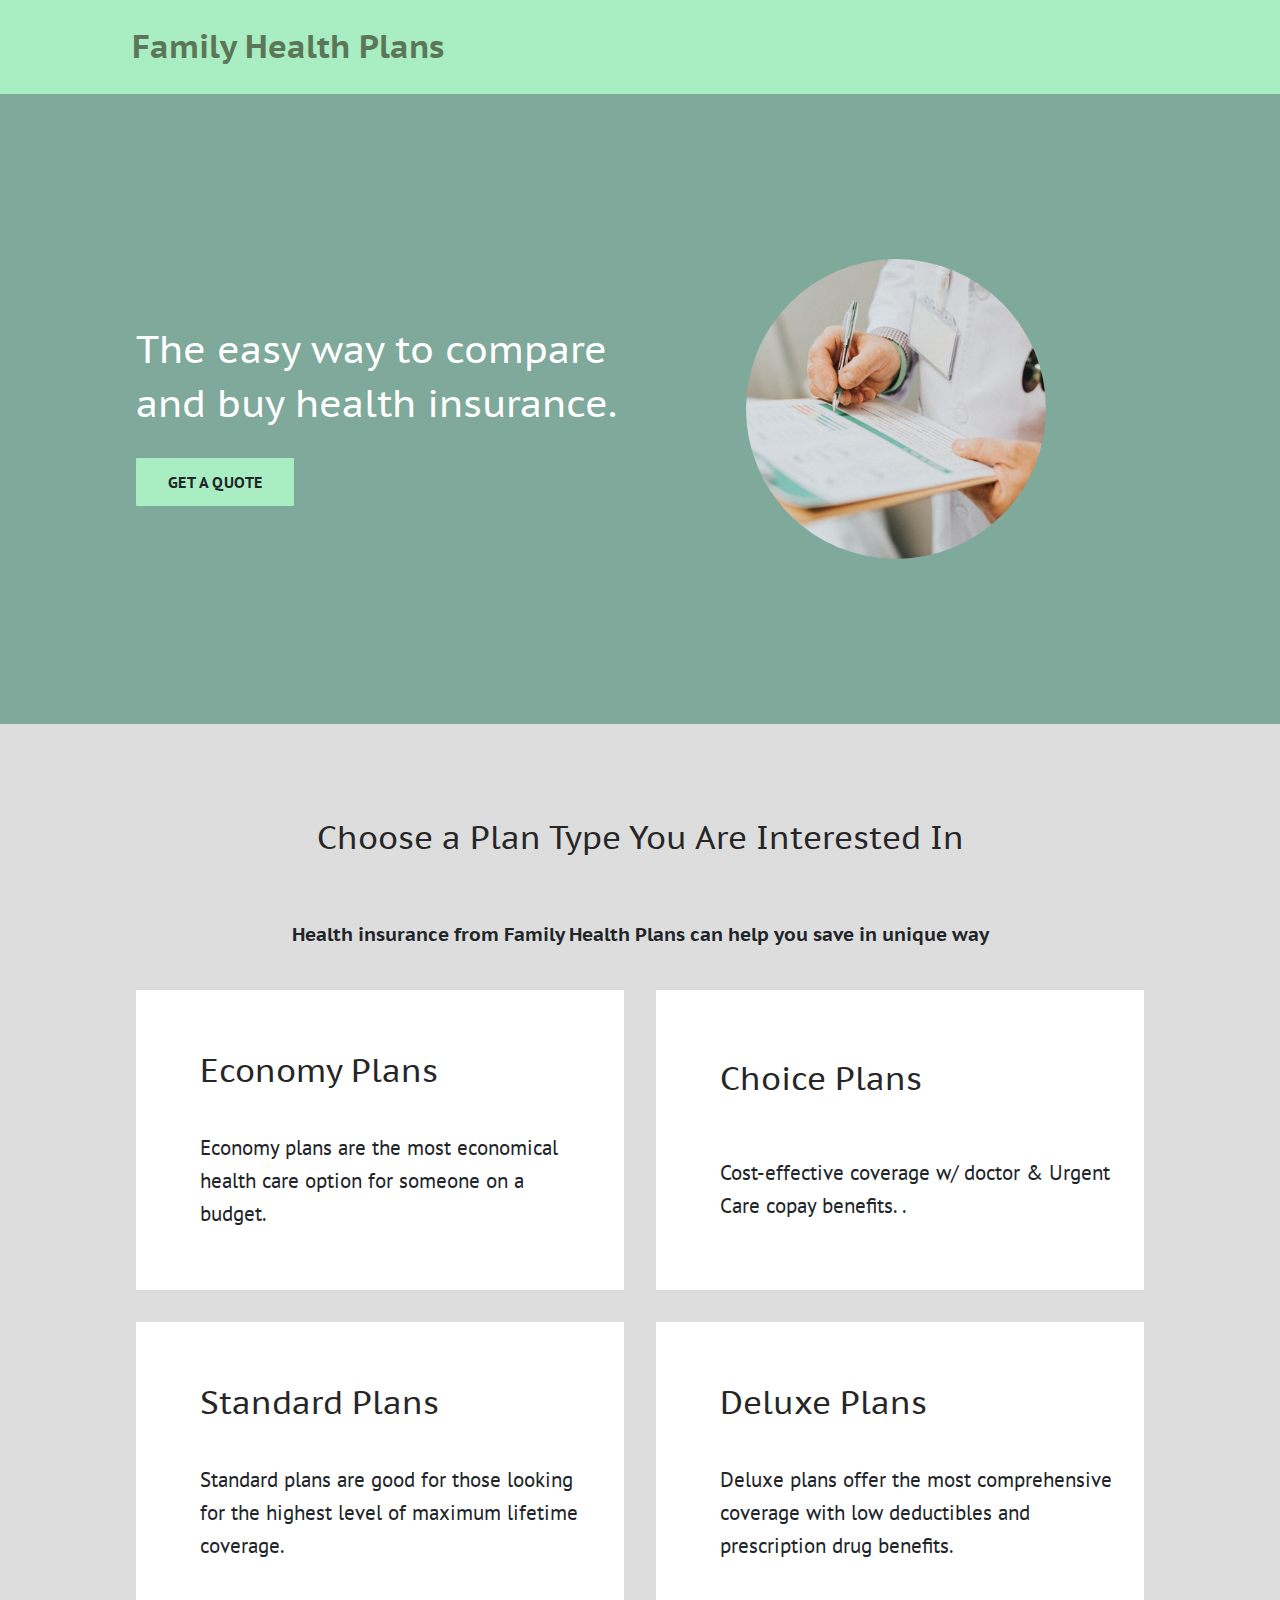
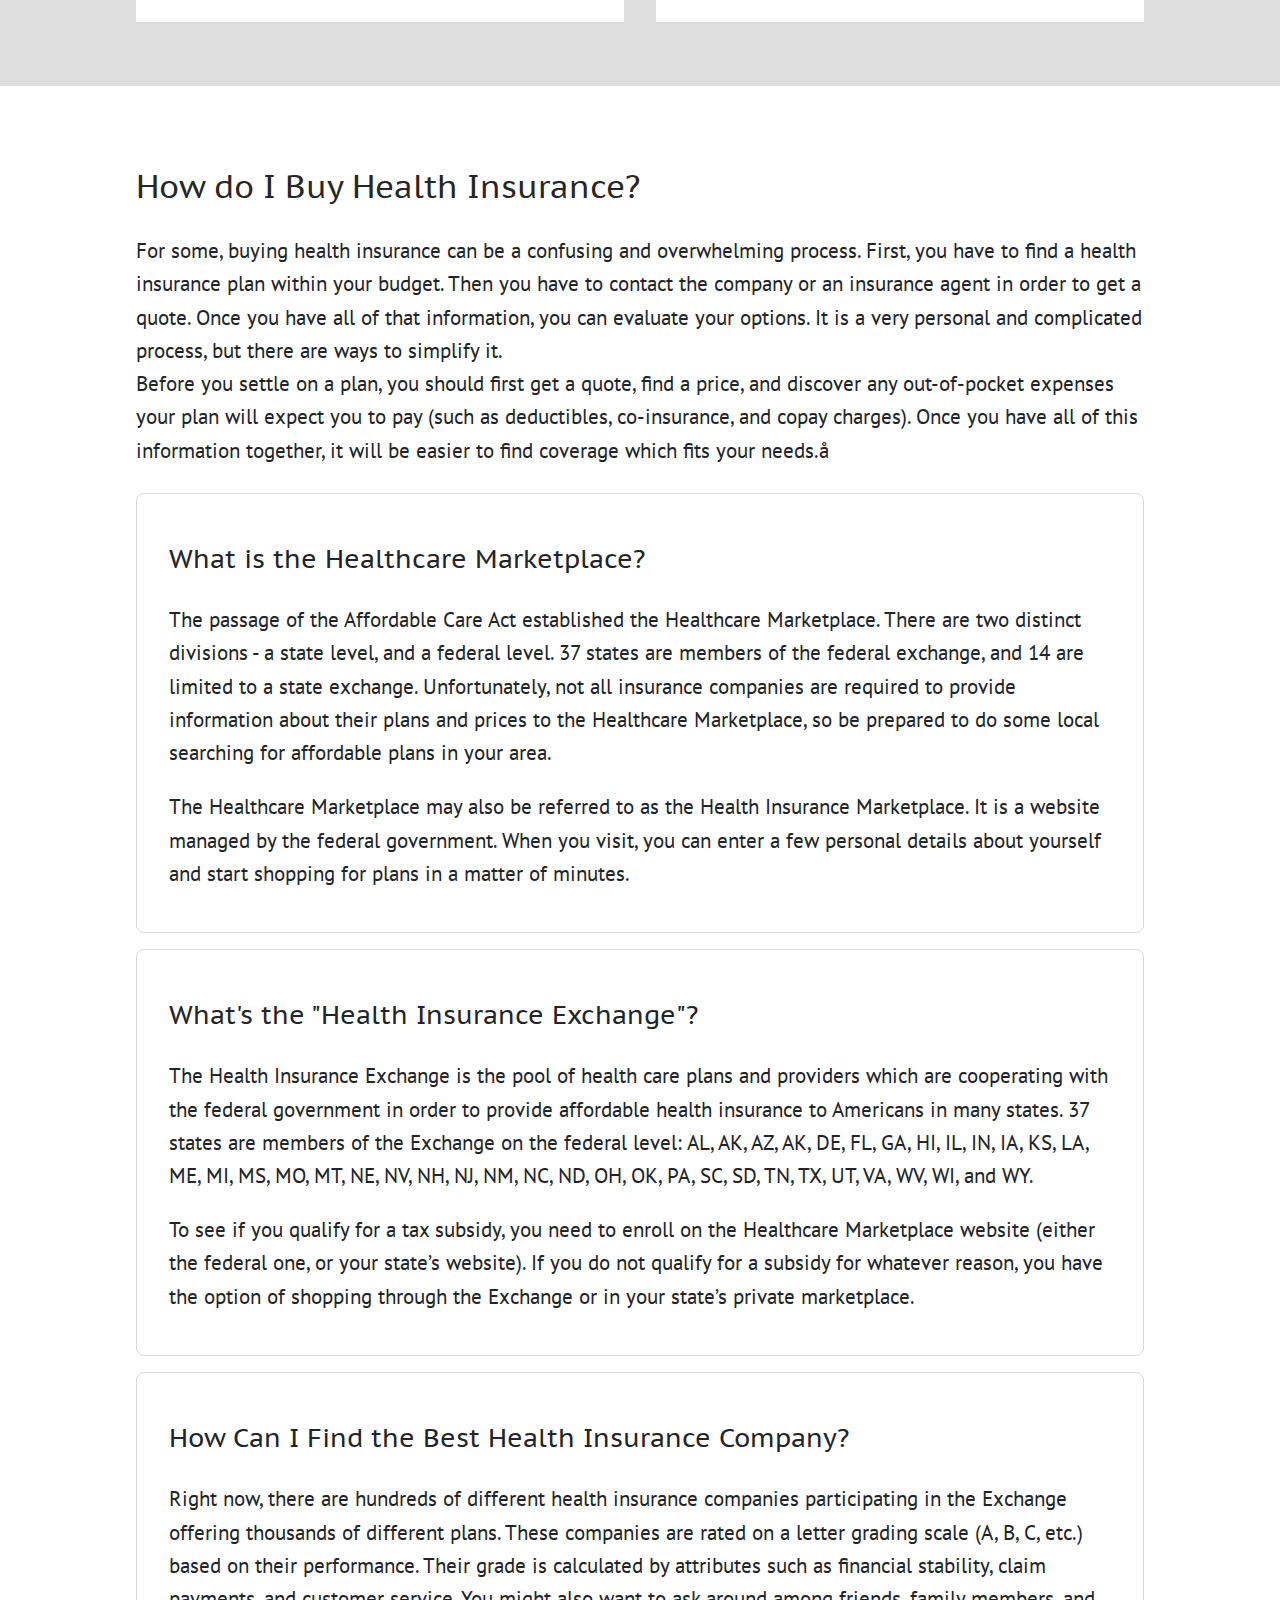
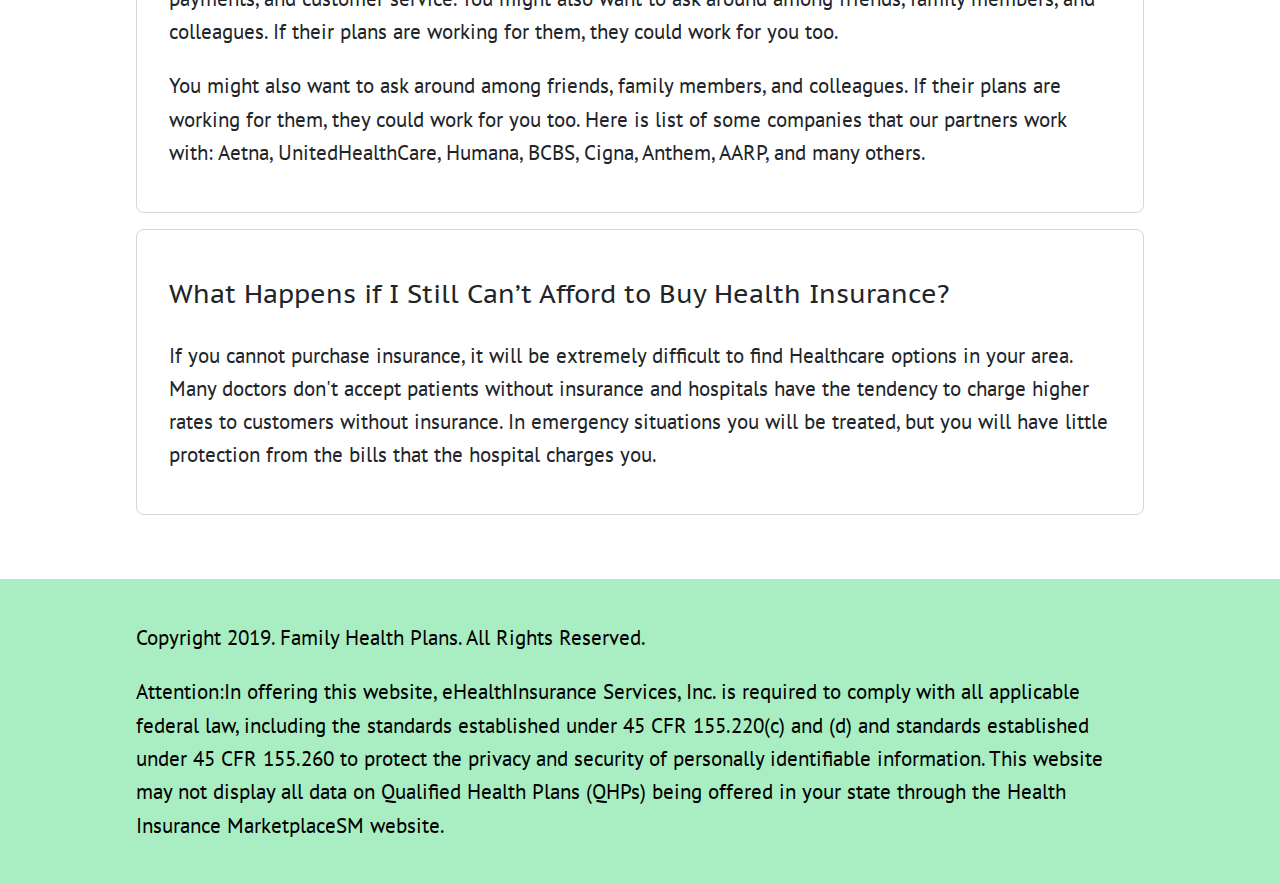
==== index.html @ a3fb7b66 "add a new file" ====
<!DOCTYPE html>

<html lang="en">

<head>

    <meta charset="UTF-8">

    <meta name="viewport" content="width=device-width, initial-scale=1.0">

    <meta http-equiv="X-UA-Compatible" content="IE=edge">

    <meta name="author" content="Family Health Plans">

    <meta name="description"
        content="familyhealthplans.com help individuals to find great online insurance quotes an affordable price">

    <title>Family Health Plans</title>

    <!-- Google fonts -->
    <link href="https://fonts.googleapis.com/css?family=PT+Sans|PT+Sans+Caption|PT+Serif" rel="stylesheet">

    <!-- Fontawesome -->
    <link rel="stylesheet" href="https://use.fontawesome.com/releases/v5.8.1/css/all.css"
        integrity="sha384-50oBUHEmvpQ+1lW4y57PTFmhCaXp0ML5d60M1M7uH2+nqUivzIebhndOJK28anvf" crossorigin="anonymous">

    <!-- UI3 -->
    <link rel="stylesheet" href="css/index.css">

    <!-- Styles -->
    <link rel="stylesheet" href="stylesheet.css">


    <style>
        [class*="column"].horizontal-iconbox {
            --insert-display: flex;
            --insert-justify-content: space-between;
            --insert-align-items: none;
            --insert-flex-direction: row;
            --insert-background: #fff;
            --insert-padding: 32px;
        }



        .labels {
            border-radius: 8px;
            padding: 32px;
            border: 1px solid var(--border);
        }

        b {
            font-weight: 800;
        }
    </style>

</head>

<body id="site">

    <nav id="navbar-empty"></nav>

    <header>
        <div id="header">
            <div class="grid set-cols-2">
                <div class="column start-vertical-between">
                    <h2>The easy way to compare and buy health insurance.</h2>
                    <a class="button" href="https://mystifying-hodgkin-910950.netlify.com/">Get a Quote</a>
                </div>
                <div class="column">
                    <img class="round" src="img/img2.jpg" alt="">
                </div>
            </div>
        </div>
    </header>

    <main id="page">

        <section class="section deep-secondary">
            <div class="grid set-cols-2 set-gap-32">

                <div class="column fullrow">
                    <h3>Choose a Plan Type You Are Interested In</h3>
                </div>

                <h3 class="title">Health insurance from Family Health Plans can help you save in unique way</h3>

                <div class="column horizontal-iconbox min-height-300">
                    <figure>
                        <i class="fas fa-hand-holding-usd 8em"></i>
                    </figure>
                    <div class="start-vertical-around">
                        <h3>Economy Plans</h3>
                        <p>Economy plans are the most economical health care option for someone on a budget.</p>
                    </div>
                </div>

                <div class="column horizontal-iconbox min-height-300">
                    <figure>
                        <i class="fas fa-hand-holding-usd 8em"></i>
                    </figure>
                    <div class="start-vertical-around">
                        <h3>Choice Plans</h3>
                        <p>Cost-effective coverage w/ doctor & Urgent Care copay benefits. .</p>
                    </div>
                </div>

                <div class="column horizontal-iconbox min-height-300">
                    <figure>
                        <i class="fas fa-prescription 8em"></i>
                    </figure>
                    <div class="start-vertical-around">
                        <h3>Standard Plans</h3>
                        <p>Standard plans are good for those looking for the highest level of maximum lifetime coverage.
                        </p>
                    </div>
                </div>

                <div class="column horizontal-iconbox min-height-300">
                    <figure>
                        <i class="fas fa-prescription 8em"></i>
                    </figure>
                    <div class="start-vertical-around">
                        <h3>Deluxe Plans</h3>
                        <p>Deluxe plans offer the most comprehensive coverage with low deductibles and prescription drug
                            benefits. </p>
                    </div>
                </div>

            </div>
        </section>


        <section class="section">
            <div class="grid set-cols-1">

                <div class="column start-vertical-between">
                    <h3>How do I Buy Health Insurance?</h3>
                    <p>For some, buying health insurance can be a confusing and overwhelming process. First, you have to
                        find a health insurance plan within your budget. Then you have to contact the company or an
                        insurance agent in order to get a quote. Once you have all of that information, you can evaluate
                        your options. It is a very personal and complicated process, but there are ways to simplify it.
                        <br>
                        Before you settle on a plan, you should first get a quote, find a price, and discover any
                        out-of-pocket expenses your plan will expect you to pay (such as deductibles, co-insurance, and
                        copay charges). Once you have all of this information together, it will be easier to find
                        coverage which fits your needs.å</p>
                </div>

                <div class="column start-vertical-between labels">
                    <h4>What is the Healthcare Marketplace?</h4>
                    <p>The passage of the Affordable Care Act established the Healthcare Marketplace. There are two distinct divisions - a state level, and a federal level. 37 states are members of the federal exchange, and 14 are limited to a state exchange. Unfortunately, not all insurance companies are required to provide information about their plans and prices to the Healthcare Marketplace, so be prepared to do some local searching for affordable plans in your area.</p>
                    <p>The Healthcare Marketplace may also be referred to as the Health Insurance Marketplace. It is a website managed by the federal government. When you visit, you can enter a few personal details about yourself and start shopping for plans in a matter of minutes.</p>
                </div>


                <div class="column start-vertical-between labels">
                    <h4>What's the "Health Insurance Exchange"?</h4>
                    <p>The Health Insurance Exchange is the pool of health care plans and providers which are cooperating with the federal government in order to provide affordable health insurance to Americans in many states. 37 states are members of the Exchange on the federal level: AL, AK, AZ, AK, DE, FL, GA, HI, IL, IN, IA, KS, LA, ME, MI, MS, MO, MT, NE, NV, NH, NJ, NM, NC, ND, OH, OK, PA, SC, SD, TN, TX, UT, VA, WV, WI, and WY.</p>
                    <p>To see if you qualify for a tax subsidy, you need to enroll on the Healthcare Marketplace website (either the federal one, or your state’s website). If you do not qualify for a subsidy for whatever reason, you have the option of shopping through the Exchange or in your state’s private marketplace.</p>
                </div>

                <div class="column start-vertical-between labels">
                    <h4>How Can I Find the Best Health Insurance Company?</h4>
                    <p>Right now, there are hundreds of different health insurance companies participating in the Exchange offering thousands of different plans. These companies are rated on a letter grading scale (A, B, C, etc.) based on their performance. Their grade is calculated by attributes such as financial stability, claim payments, and customer service. You might also want to ask around among friends, family members, and colleagues. If their plans are working for them, they could work for you too.</p>
                    <p>You might also want to ask around among friends, family members, and colleagues. If their plans are working for them, they could work for you too. Here is list of some companies that our partners work with: Aetna, UnitedHealthCare, Humana, BCBS, Cigna, Anthem, AARP, and many others.</p>
                </div>

                <div class="column start-vertical-between labels">
                    <h4>What Happens if I Still Can’t Afford to Buy Health Insurance?</h4>
                    <p>If you cannot purchase insurance, it will be extremely difficult to find Healthcare options in your area. Many doctors don't accept patients without insurance and hospitals have the tendency to charge higher rates to customers without insurance. In emergency situations you will be treated, but you will have little protection from the bills that the hospital charges you.</p>
                </div>

            </div>
        </section>

    </main>

    <footer id="footer"></footer>

    <script src="app.js"></script>

</body>

</html>
---- css/index.css ----
/* loads default */
@import url("default.css");
/*Loads embed.css*/
@import url('progressbar.css');
/*Loads seo.css*/
@import url('seo.css');
/*Loads embed.css*/
@import url('video-tag.css');
/*Loads embed.css*/
@import url('video-yt.css');
/*Loads embed.css*/
@import url('slider.css');
/*Loads gallery.css*/
@import url('gallery.css');
/*Loads inventory.css*/
@import url('inventory.css');
/*Loads template_literals.css*/
@import url('template_literals.css');
/* loads form */
@import url('form.css');
/*Loads button.css*/
@import url('button.css');
/*Loads Library.css*/
@import url('components.css');
/*Loads footer.css*/
@import url('footer.css');
/*Loads header.css*/
@import url('header.css');
/*Loads navbar.css*/
@import url('navbar.css');
/*Loads navbar.css*/
@import url('navbar-empty.css');
/*Loads menus.css*/
@import url('menus.css');
/* loads utilities */
@import url("typography.css");
/* loads utilities */
@import url("utilities.css");
/* loads column */
@import url("column.css");
/* loads layouts */
@import url("layouts.css");
/* loads responsive_text */
@import url("responsive_text.css");
/* loads core */
@import url("ui-3-core-v1.0.css");
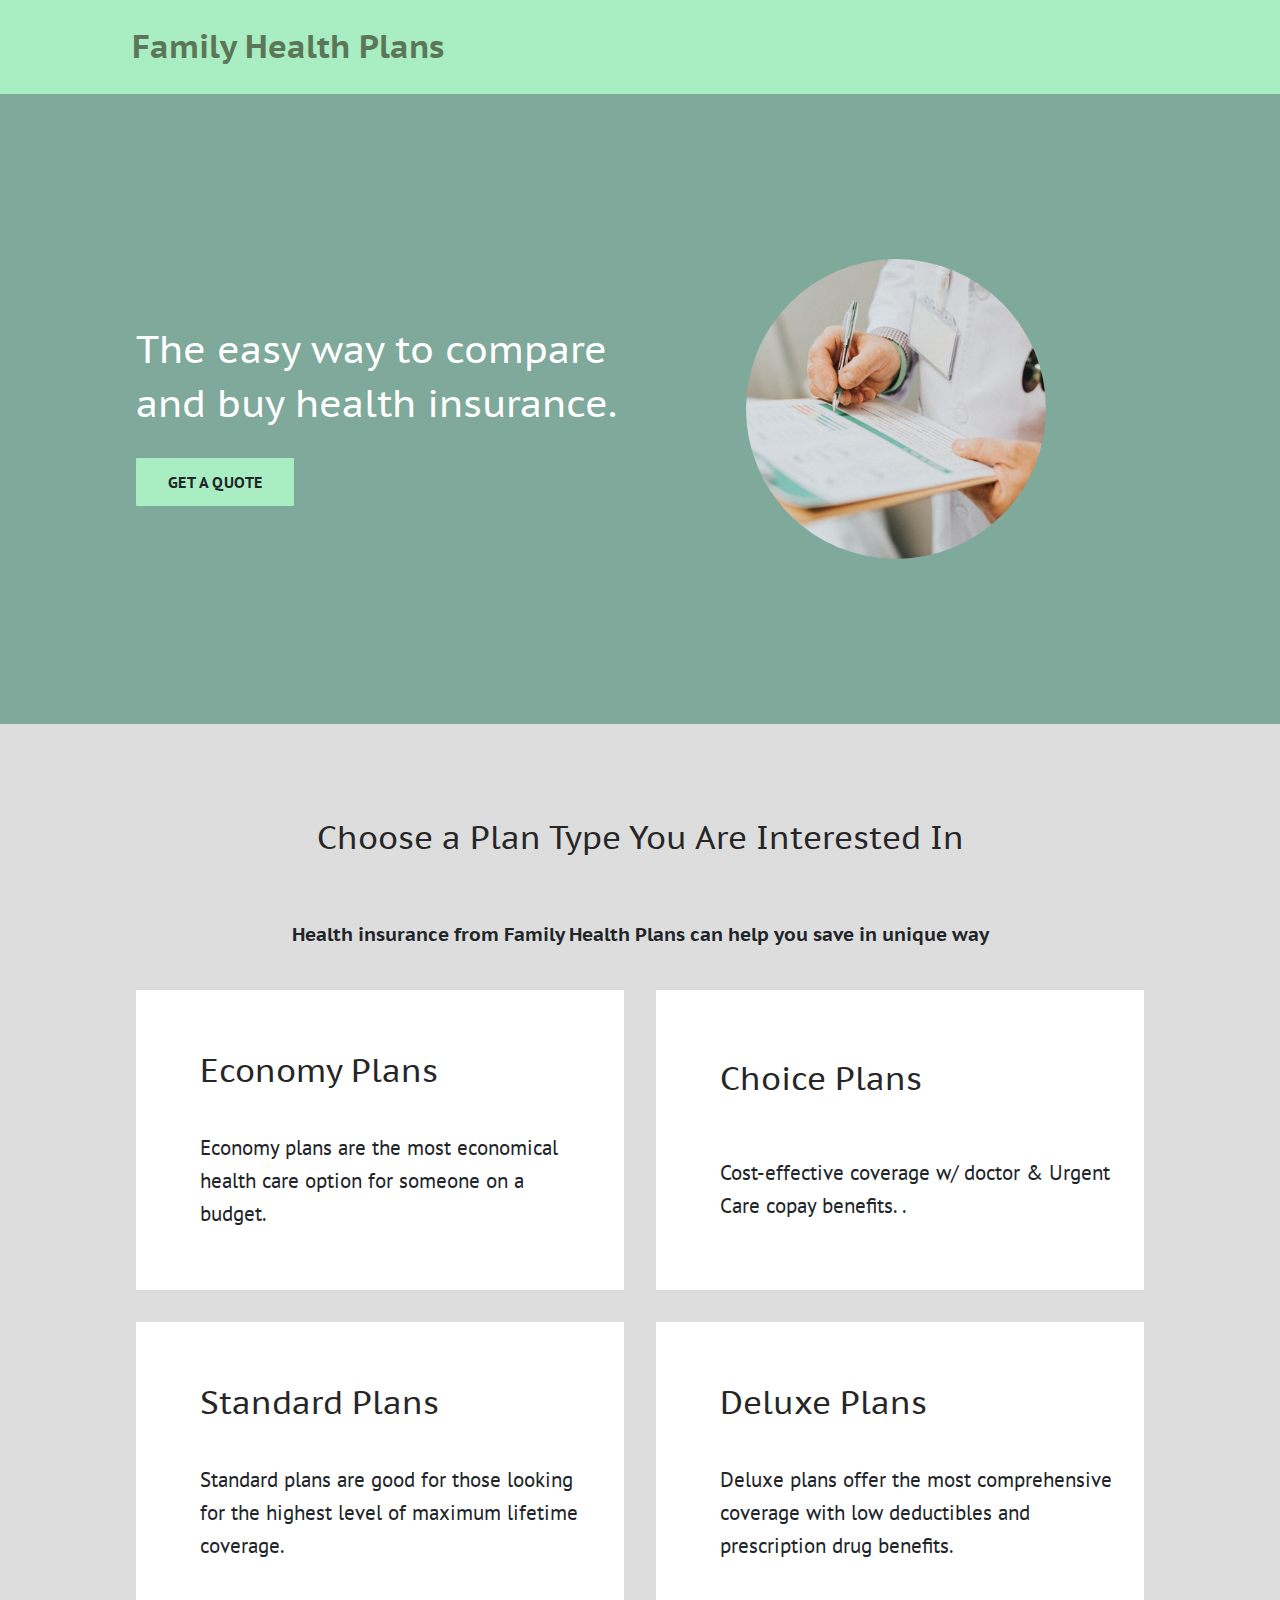
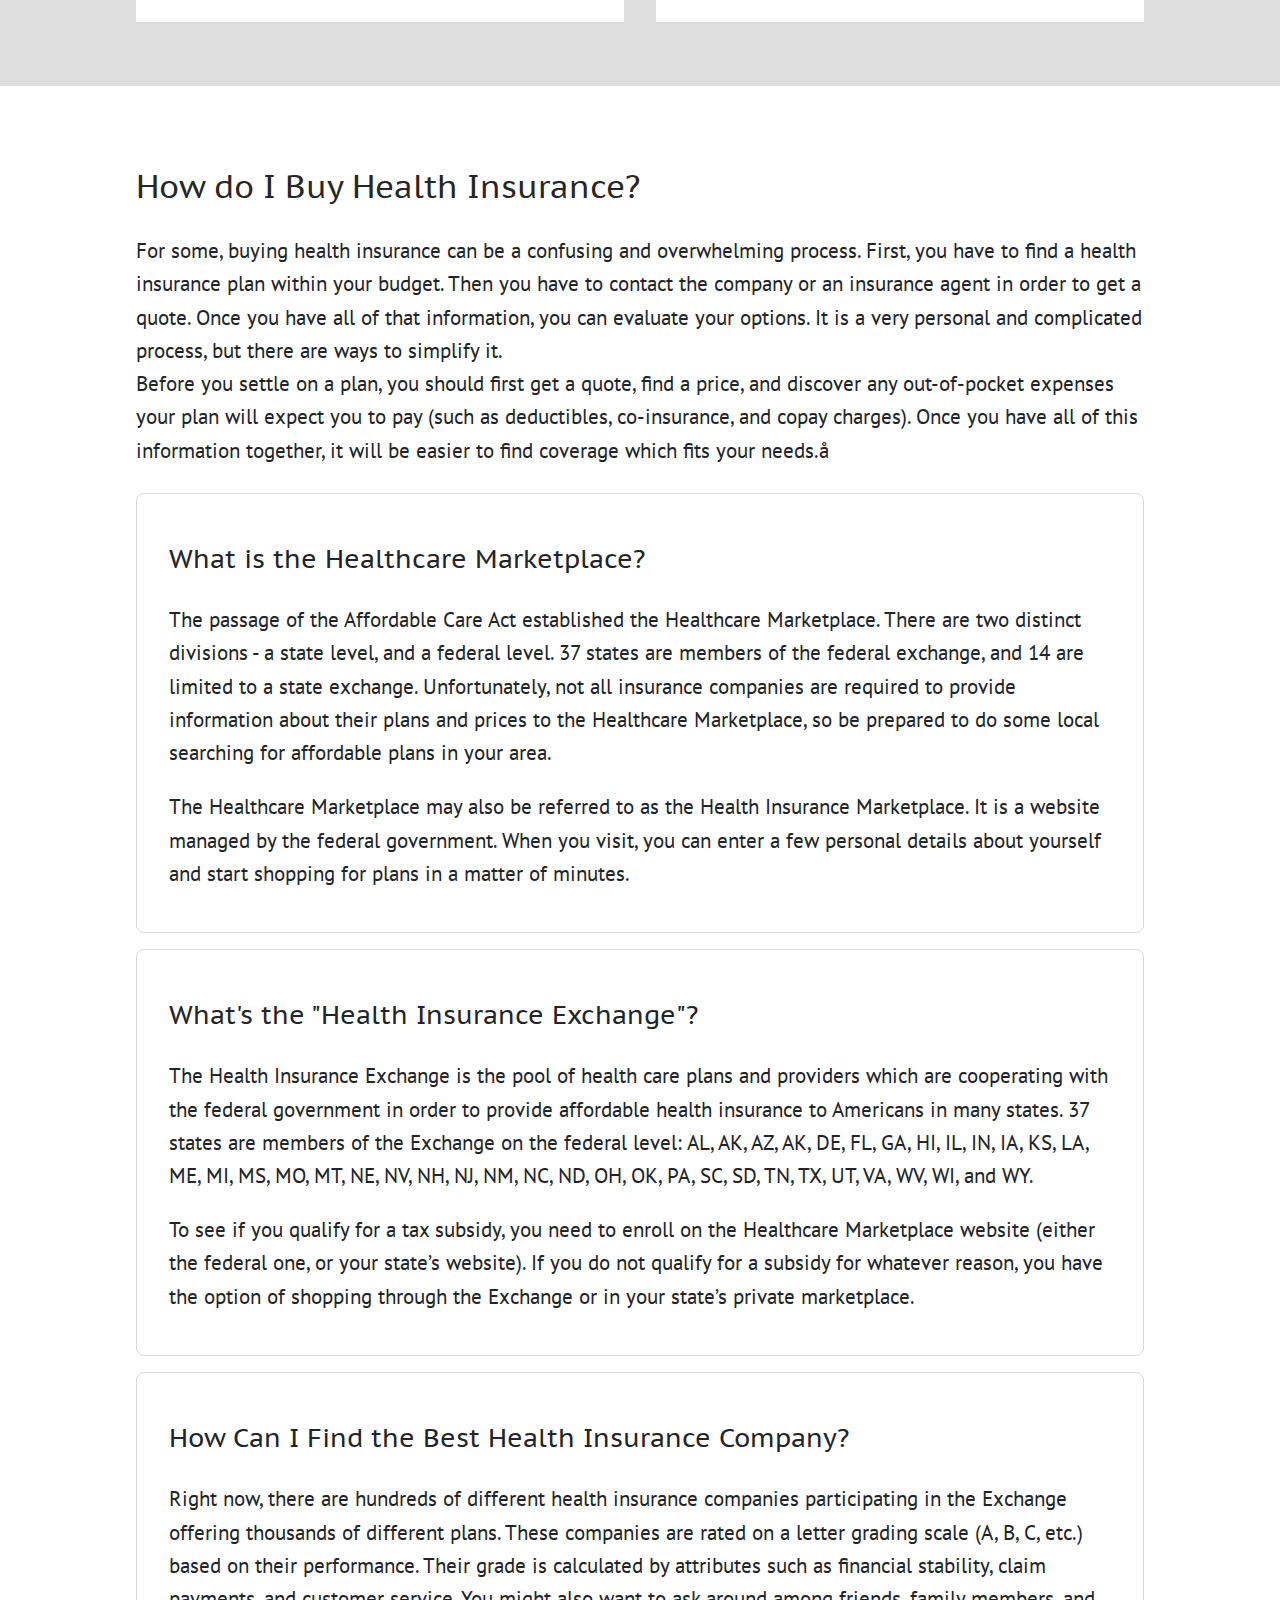
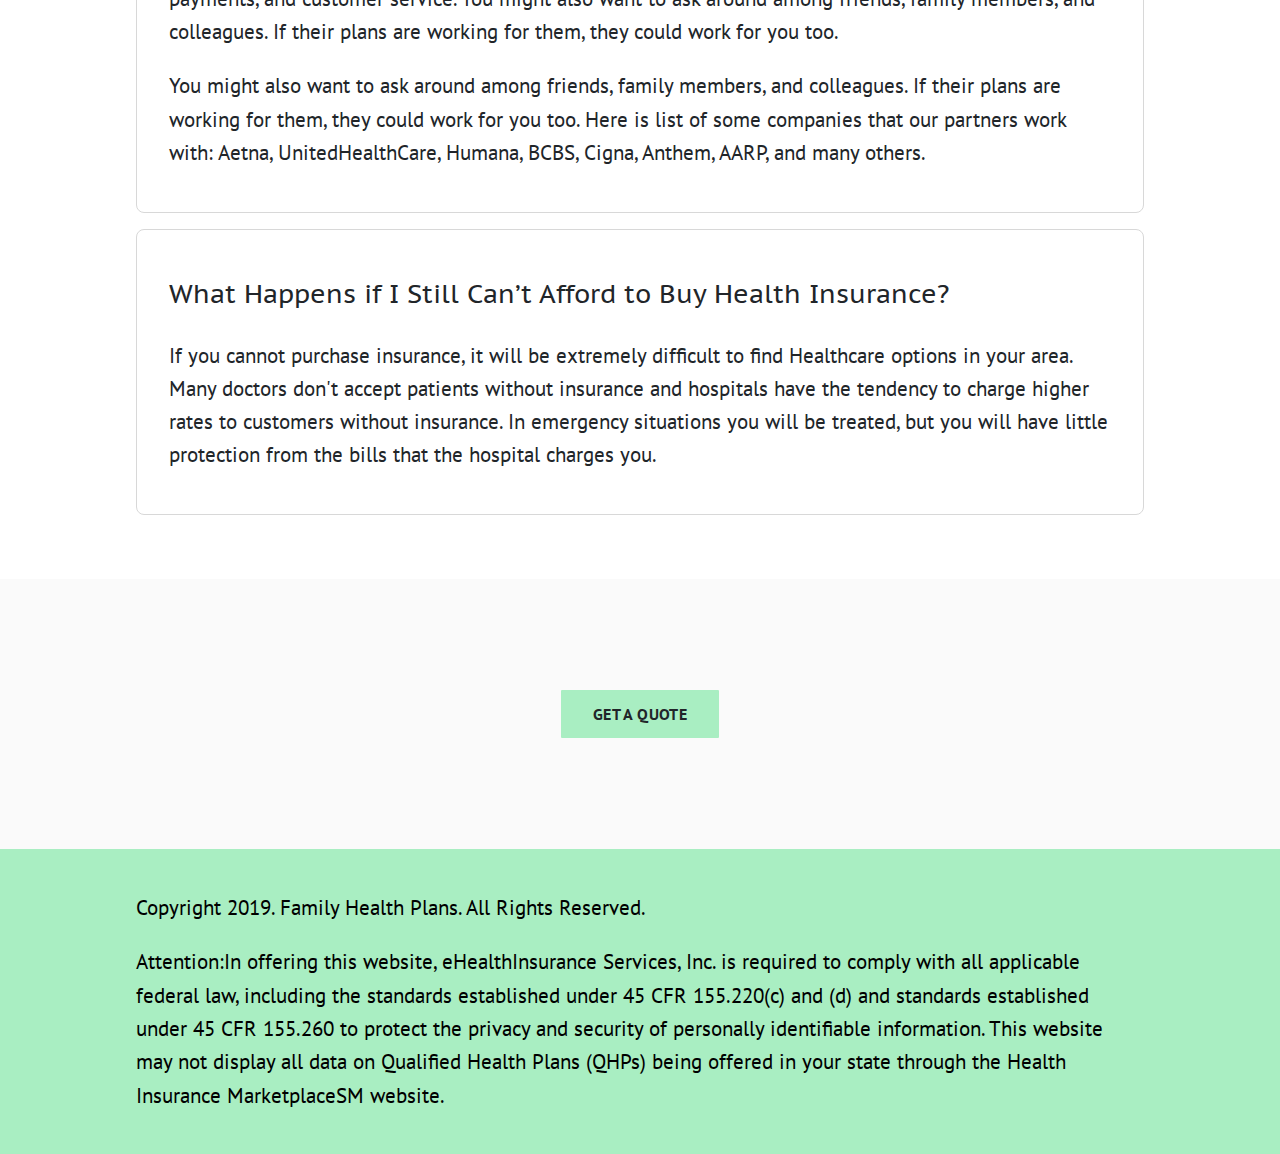
==== commit 17688bb1: "add a new file" ====
--- a/index.html
+++ b/index.html
@@ -97,7 +97,7 @@
 
                 <div class="column horizontal-iconbox min-height-300">
                     <figure>
-                        <i class="fas fa-hand-holding-usd 8em"></i>
+                        <i class="fas fa-wallet 8em"></i>
                     </figure>
                     <div class="start-vertical-around">
                         <h3>Choice Plans</h3>
@@ -107,7 +107,7 @@
 
                 <div class="column horizontal-iconbox min-height-300">
                     <figure>
-                        <i class="fas fa-prescription 8em"></i>
+                        <i class="fas fa-money-bill 8em"></i>
                     </figure>
                     <div class="start-vertical-around">
                         <h3>Standard Plans</h3>
@@ -118,7 +118,7 @@
 
                 <div class="column horizontal-iconbox min-height-300">
                     <figure>
-                        <i class="fas fa-prescription 8em"></i>
+                        <i class="fas fa-tags 8em"></i>
                     </figure>
                     <div class="start-vertical-around">
                         <h3>Deluxe Plans</h3>
@@ -149,31 +149,66 @@
 
                 <div class="column start-vertical-between labels">
                     <h4>What is the Healthcare Marketplace?</h4>
-                    <p>The passage of the Affordable Care Act established the Healthcare Marketplace. There are two distinct divisions - a state level, and a federal level. 37 states are members of the federal exchange, and 14 are limited to a state exchange. Unfortunately, not all insurance companies are required to provide information about their plans and prices to the Healthcare Marketplace, so be prepared to do some local searching for affordable plans in your area.</p>
-                    <p>The Healthcare Marketplace may also be referred to as the Health Insurance Marketplace. It is a website managed by the federal government. When you visit, you can enter a few personal details about yourself and start shopping for plans in a matter of minutes.</p>
+                    <p>The passage of the Affordable Care Act established the Healthcare Marketplace. There are two
+                        distinct divisions - a state level, and a federal level. 37 states are members of the federal
+                        exchange, and 14 are limited to a state exchange. Unfortunately, not all insurance companies are
+                        required to provide information about their plans and prices to the Healthcare Marketplace, so
+                        be prepared to do some local searching for affordable plans in your area.</p>
+                    <p>The Healthcare Marketplace may also be referred to as the Health Insurance Marketplace. It is a
+                        website managed by the federal government. When you visit, you can enter a few personal details
+                        about yourself and start shopping for plans in a matter of minutes.</p>
                 </div>
 
 
                 <div class="column start-vertical-between labels">
                     <h4>What's the "Health Insurance Exchange"?</h4>
-                    <p>The Health Insurance Exchange is the pool of health care plans and providers which are cooperating with the federal government in order to provide affordable health insurance to Americans in many states. 37 states are members of the Exchange on the federal level: AL, AK, AZ, AK, DE, FL, GA, HI, IL, IN, IA, KS, LA, ME, MI, MS, MO, MT, NE, NV, NH, NJ, NM, NC, ND, OH, OK, PA, SC, SD, TN, TX, UT, VA, WV, WI, and WY.</p>
-                    <p>To see if you qualify for a tax subsidy, you need to enroll on the Healthcare Marketplace website (either the federal one, or your state’s website). If you do not qualify for a subsidy for whatever reason, you have the option of shopping through the Exchange or in your state’s private marketplace.</p>
+                    <p>The Health Insurance Exchange is the pool of health care plans and providers which are
+                        cooperating with the federal government in order to provide affordable health insurance to
+                        Americans in many states. 37 states are members of the Exchange on the federal level: AL, AK,
+                        AZ, AK, DE, FL, GA, HI, IL, IN, IA, KS, LA, ME, MI, MS, MO, MT, NE, NV, NH, NJ, NM, NC, ND, OH,
+                        OK, PA, SC, SD, TN, TX, UT, VA, WV, WI, and WY.</p>
+                    <p>To see if you qualify for a tax subsidy, you need to enroll on the Healthcare Marketplace website
+                        (either the federal one, or your state’s website). If you do not qualify for a subsidy for
+                        whatever reason, you have the option of shopping through the Exchange or in your state’s private
+                        marketplace.</p>
                 </div>
 
                 <div class="column start-vertical-between labels">
                     <h4>How Can I Find the Best Health Insurance Company?</h4>
-                    <p>Right now, there are hundreds of different health insurance companies participating in the Exchange offering thousands of different plans. These companies are rated on a letter grading scale (A, B, C, etc.) based on their performance. Their grade is calculated by attributes such as financial stability, claim payments, and customer service. You might also want to ask around among friends, family members, and colleagues. If their plans are working for them, they could work for you too.</p>
-                    <p>You might also want to ask around among friends, family members, and colleagues. If their plans are working for them, they could work for you too. Here is list of some companies that our partners work with: Aetna, UnitedHealthCare, Humana, BCBS, Cigna, Anthem, AARP, and many others.</p>
+                    <p>Right now, there are hundreds of different health insurance companies participating in the
+                        Exchange offering thousands of different plans. These companies are rated on a letter grading
+                        scale (A, B, C, etc.) based on their performance. Their grade is calculated by attributes such
+                        as financial stability, claim payments, and customer service. You might also want to ask around
+                        among friends, family members, and colleagues. If their plans are working for them, they could
+                        work for you too.</p>
+                    <p>You might also want to ask around among friends, family members, and colleagues. If their plans
+                        are working for them, they could work for you too. Here is list of some companies that our
+                        partners work with: Aetna, UnitedHealthCare, Humana, BCBS, Cigna, Anthem, AARP, and many others.
+                    </p>
                 </div>
 
                 <div class="column start-vertical-between labels">
                     <h4>What Happens if I Still Can’t Afford to Buy Health Insurance?</h4>
-                    <p>If you cannot purchase insurance, it will be extremely difficult to find Healthcare options in your area. Many doctors don't accept patients without insurance and hospitals have the tendency to charge higher rates to customers without insurance. In emergency situations you will be treated, but you will have little protection from the bills that the hospital charges you.</p>
-                </div>
+                    <p>If you cannot purchase insurance, it will be extremely difficult to find Healthcare options in
+                        your area. Many doctors don't accept patients without insurance and hospitals have the tendency
+                        to charge higher rates to customers without insurance. In emergency situations you will be
+                        treated, but you will have little protection from the bills that the hospital charges you.</p>
+                </div>
+
+
 
             </div>
         </section>
 
+        <section class="section deep-tertiary">
+            <div class="grid set-cols-1">
+                <div class="column flex 100 center ">
+                    <a class="button" href="https://mystifying-hodgkin-910950.netlify.com/">Get a Quote</a>
+                </div>
+            </div>
+        </section>
+
+
     </main>
 
     <footer id="footer"></footer>
--- a/css/index.css
+++ b/css/index.css
@@ -35,14 +35,14 @@
 @import url('menus.css');
 /* loads utilities */
 @import url("typography.css");
-/* loads utilities */
-@import url("utilities.css");
 /* loads column */
 @import url("column.css");
 /* loads layouts */
 @import url("layouts.css");
 /* loads responsive_text */
 @import url("responsive_text.css");
+/* loads utilities */
+@import url("utilities.css");
 /* loads core */
 @import url("ui-3-core-v1.0.css");
 
--- a/stylesheet.css
+++ b/stylesheet.css
@@ -0,0 +1,5 @@
+.round {
+    height: 300px!important;
+    width: 300px!important;
+    border-radius: 50% !important;
+}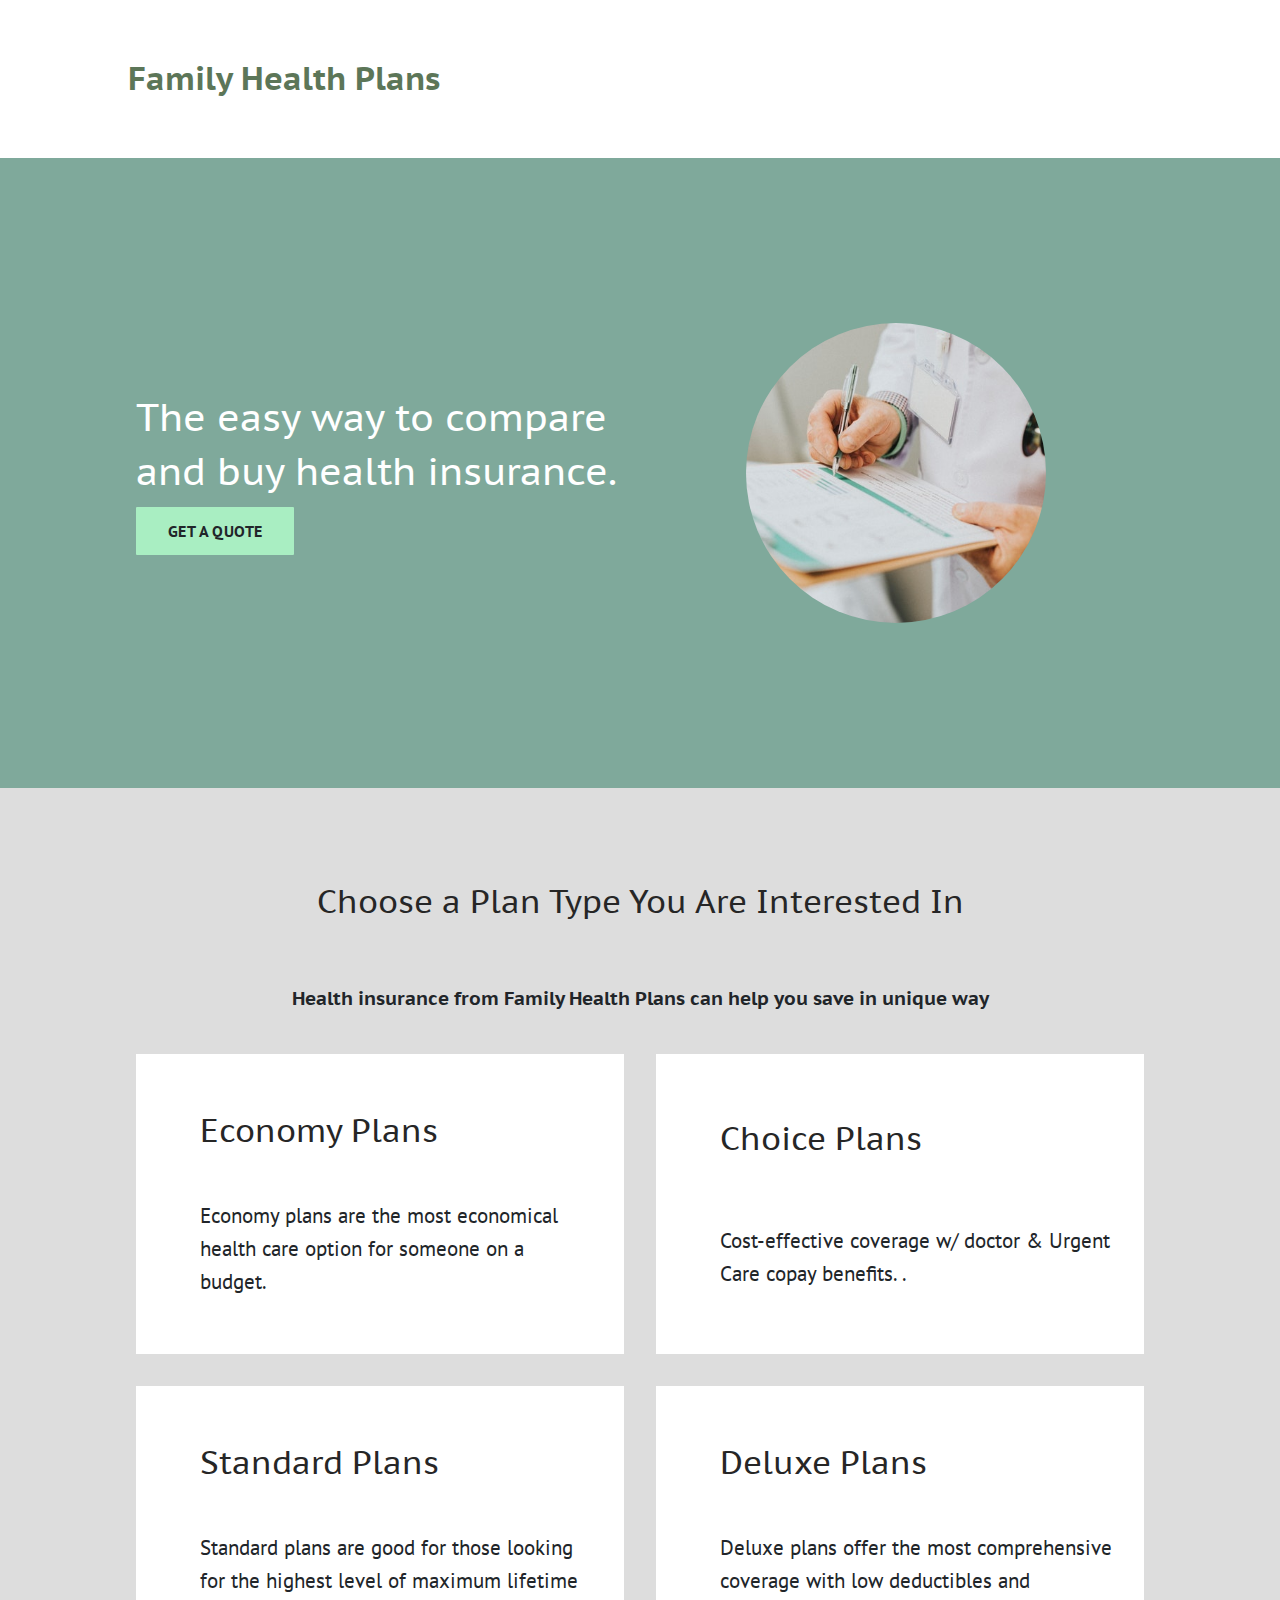
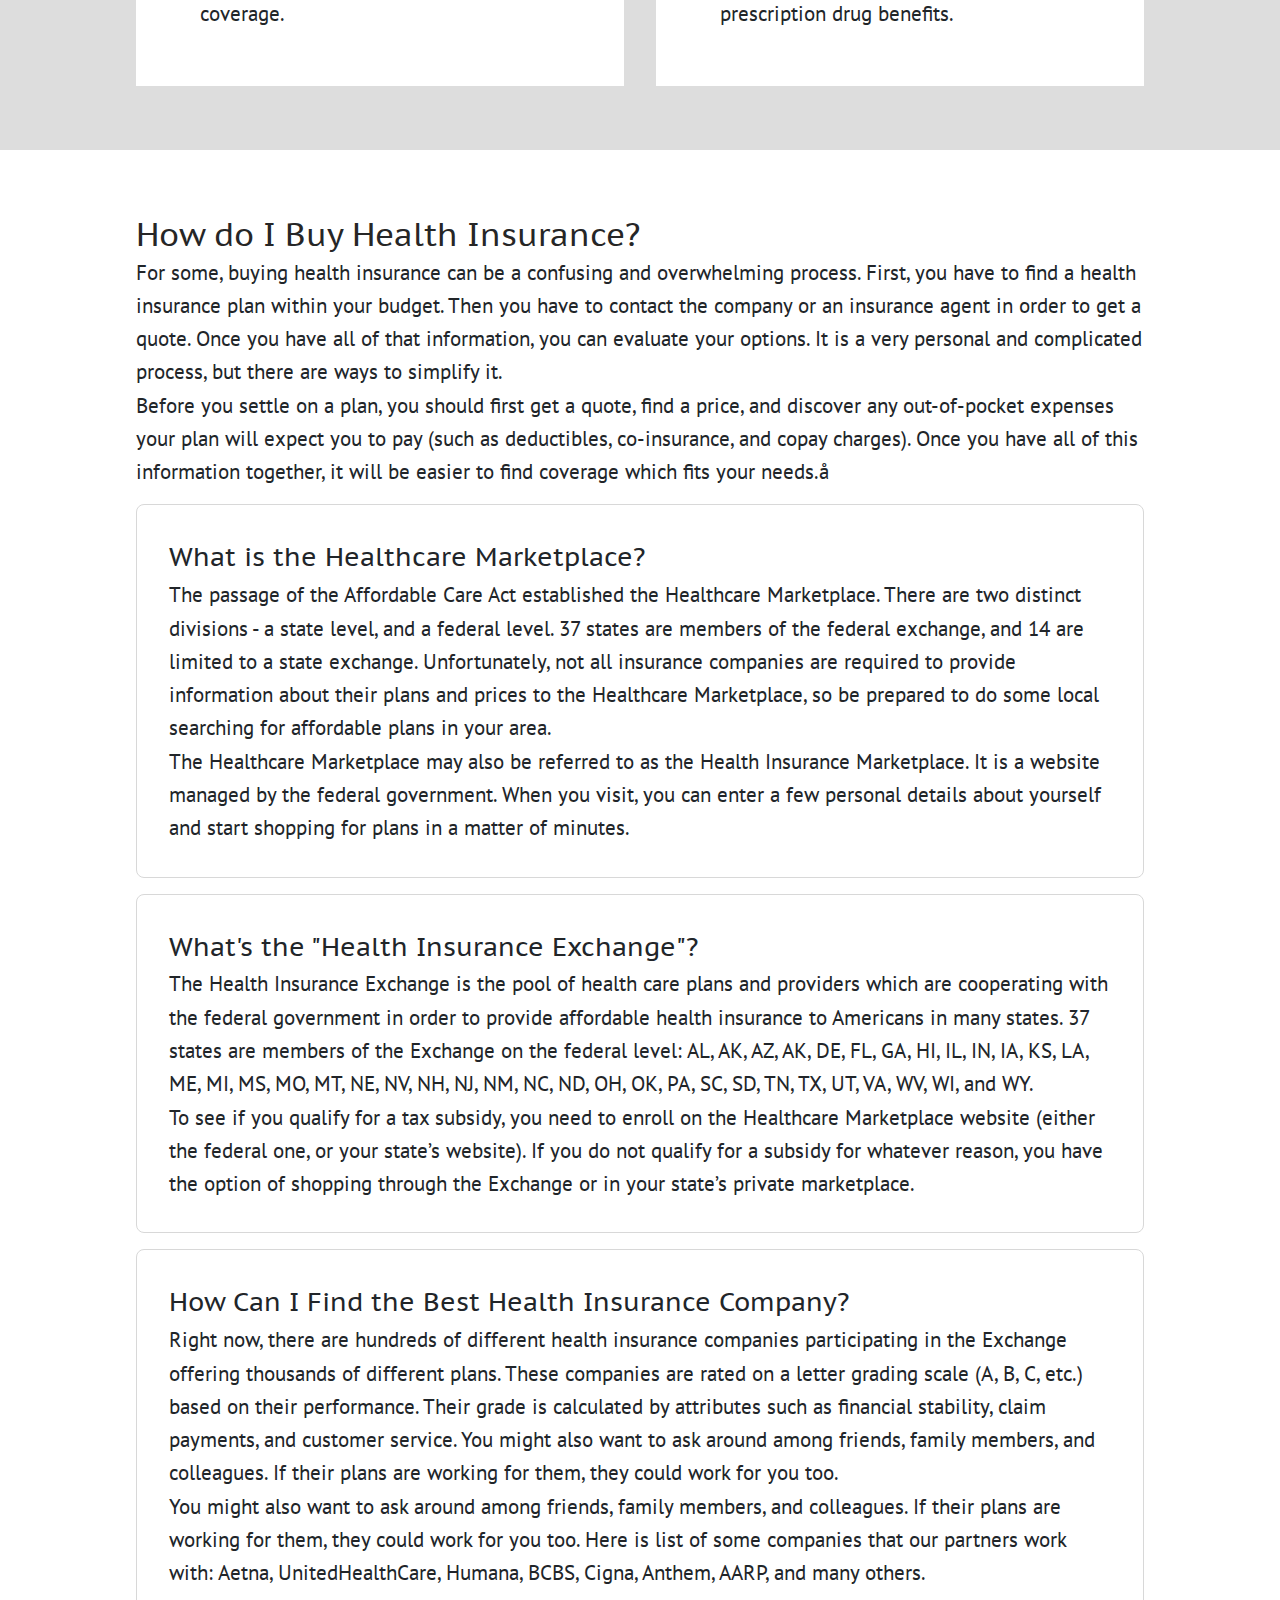
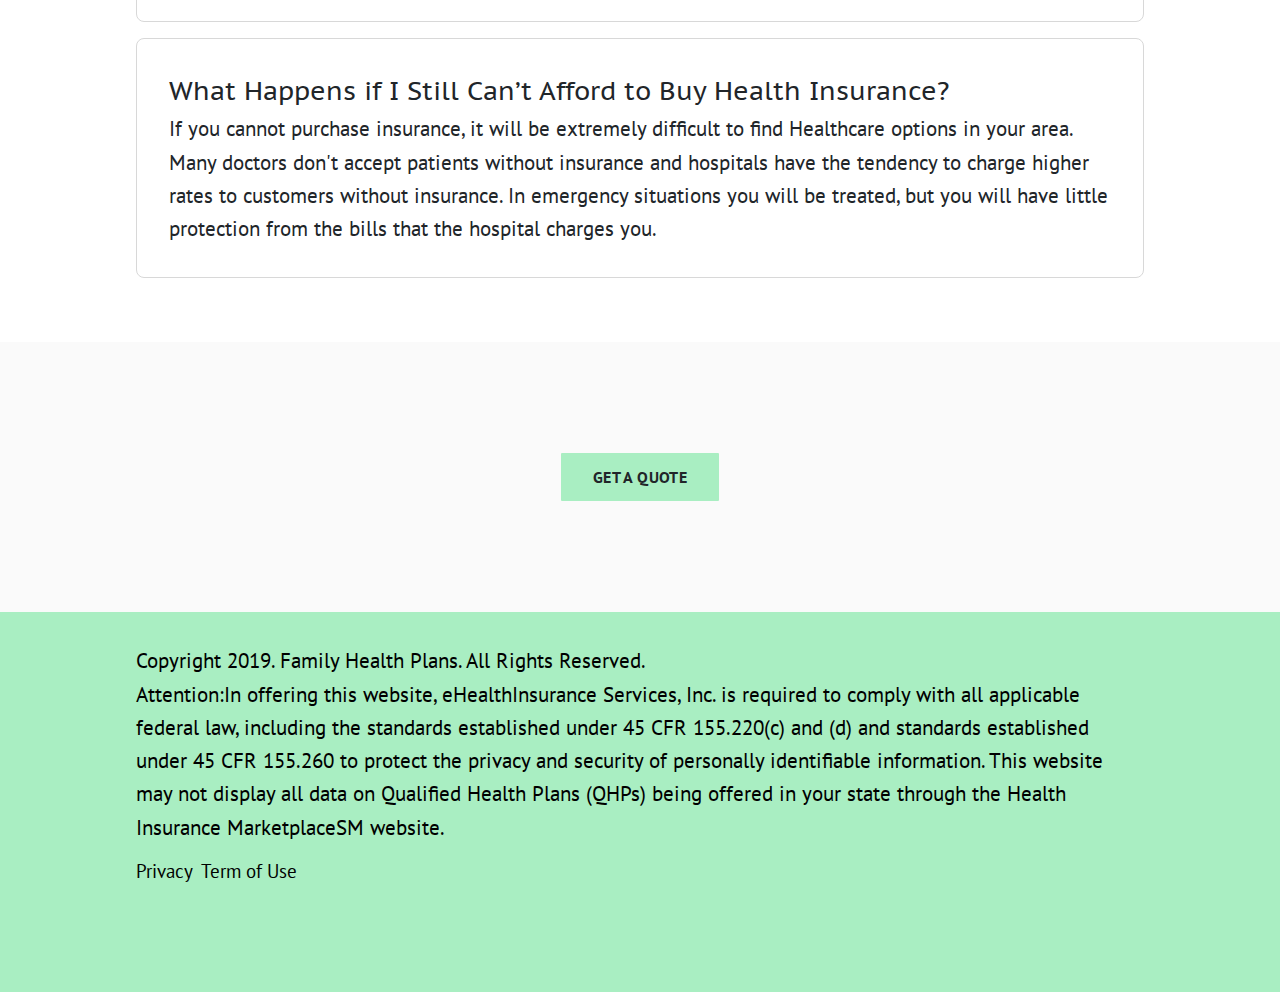
==== commit da6d9d1b: "add a new file" ====
--- a/index.html
+++ b/index.html
@@ -12,10 +12,9 @@
 
     <meta name="author" content="Family Health Plans">
 
-    <meta name="description"
-        content="familyhealthplans.com help individuals to find great online insurance quotes an affordable price">
+    <meta name="description" content="familyhealthplans.com help individuals to find great online insurance quotes an affordable price">
 
-    <title>Family Health Plans</title>
+    <title>Family Health Plans | Home</title>
 
     <!-- Google fonts -->
     <link href="https://fonts.googleapis.com/css?family=PT+Sans|PT+Sans+Caption|PT+Serif" rel="stylesheet">
@@ -25,34 +24,10 @@
         integrity="sha384-50oBUHEmvpQ+1lW4y57PTFmhCaXp0ML5d60M1M7uH2+nqUivzIebhndOJK28anvf" crossorigin="anonymous">
 
     <!-- UI3 -->
-    <link rel="stylesheet" href="css/index.css">
+    <link rel="stylesheet" href="css/ui3-1.0.min.css">
 
     <!-- Styles -->
-    <link rel="stylesheet" href="stylesheet.css">
-
-
-    <style>
-        [class*="column"].horizontal-iconbox {
-            --insert-display: flex;
-            --insert-justify-content: space-between;
-            --insert-align-items: none;
-            --insert-flex-direction: row;
-            --insert-background: #fff;
-            --insert-padding: 32px;
-        }
-
-
-
-        .labels {
-            border-radius: 8px;
-            padding: 32px;
-            border: 1px solid var(--border);
-        }
-
-        b {
-            font-weight: 800;
-        }
-    </style>
+    <link rel="stylesheet" href="css/stylesheet.css">
 
 </head>
 
@@ -68,7 +43,7 @@
                     <a class="button" href="https://mystifying-hodgkin-910950.netlify.com/">Get a Quote</a>
                 </div>
                 <div class="column">
-                    <img class="round" src="img/img2.jpg" alt="">
+                    <img class="round" src="img/img1.jpg" alt="">
                 </div>
             </div>
         </div>
@@ -213,7 +188,7 @@
 
     <footer id="footer"></footer>
 
-    <script src="app.js"></script>
+    <script src="js/app.js"></script>
 
 </body>
 
--- a/css/ui3-1.0.min.css
+++ b/css/ui3-1.0.min.css
@@ -0,0 +1,2592 @@
+@import url('default.css');
+
+
+
+:root {
+    --primary: #00108a;
+    --secondary: #262626;
+    --tertiary: #fafafa;
+    --quaternary: #bbbbbb;
+
+    --border: #d8d8d8;
+
+    --shadow: 0 1px 3px rgba(0, 0, 0, 0.12), 0 1px 2px rgba(0, 0, 0, 0.24);
+
+    --dark-trans: #000;
+    --dark-trans: rgb(0, 0, 0.99);
+    --dark-trans: rgba(0, 0, 0, 0.75);
+    --light-trans: #fff;
+    --light-trans: rgb(255, 255, 255);
+    --light-trans: rgba(255, 255, 255, 0.75);
+
+    --text-dark: #000;
+    --text-color: #2b2b2b;
+    --text-light: #6a6a6a;
+
+    --lightgray: #838383;
+    --darkgray: #8C8C8C;
+
+    --gray: gray;
+    --black: black;
+    --white: white;
+    --silver: silver;
+    --red: red;
+    --green: green;
+    --blue: blue;
+    --orange: orange;
+    --yellow: yellow;
+    --indigo: indigo;
+    --fuchsia: fuchsia;
+    --cyan: cyan;
+    --aqua: aqua;
+    --aquamarine: aquamarine;
+
+    --pt-sans: 'PT Sans', sans-serif;
+    --pt-sans-caption: 'PT Sans Caption', sans-serif;
+
+    --page-max-width: 1024px;
+
+    --seo-page-title-color:#000;
+
+    --header-background:#fafafa;
+    --header-text-color:#000;
+
+    --navbar-background::#fafafa;
+    --navbar-text-color:#000;
+
+    --footer-background::#fafafa;
+	--footer-text-color:#000;
+	
+
+
+}
+
+
+
+*,
+*::after,
+*::before {
+    -webkit-box-sizing: border-box;
+    box-sizing: border-box;
+}
+
+html {
+    font-size: 16px;
+    font-family: sans-serif;
+    line-height: 1.15;
+    -webkit-text-size-adjust: 100%;
+    -ms-text-size-adjust: 100%;
+    -ms-overflow-style: scrollbar;
+    overflow-x: hidden;
+    -webkit-tap-highlight-color: transparent;
+}
+
+body {
+    margin: 0;
+    padding: 0;
+    line-height: 1.6;
+    font-weight: 100;
+    text-rendering: optimizeLegibility;
+    -webkit-font-smoothing: antialiased;
+    -moz-osx-font-smoothing: grayscale;
+}
+
+p,
+a,
+ul,
+li,
+span {
+    font-family: var(--pt-sans)!important;
+}
+
+h1,
+h2,
+h3,
+h4,
+h5,
+h6 {
+    font-family: var(--pt-sans-caption)!important;
+}
+
+img {
+    max-width: 100%;
+    height: auto;
+}
+
+a {
+    color: #3434ff;
+    font-size: 1.2em;
+}
+
+a:hover {
+    opacity: 0.7;
+    text-decoration: none !important;
+}
+
+ul {
+    margin: 0;
+    padding: 0;
+    list-style: none;
+}
+
+a.brand ,
+a.brand > * {
+    color:var(--primary) !important;
+}
+
+
+
+
+[class*="deep-img"],
+[class*="deep-both"] {
+    height: 100%;
+    background-repeat: no-repeat;
+    background-size: cover;
+    background-position: right center;
+
+    --bg-gradient-1: #0F2027;
+    --bg-gradient-1: -webkit-linear-gradient(to right, rgba(44, 83, 100, 0.55), rgba(32, 58, 67, 0.52), rgba(15, 32, 39, 0.54));
+    --bg-gradient-1: linear-gradient(to right, rgba(44, 83, 100, 0.53), rgba(32, 58, 67, 0.53), rgba(15, 32, 39, 0.56));
+
+    --bg-gradient-2: #000000;
+    --bg-gradient-2: -webkit-linear-gradient(to right, rgba(15, 155, 15, 0.63), rgba(0, 0, 0, 0.34));
+    --bg-gradient-2: linear-gradient(to right, rgba(15, 155, 15, 0.63), rgba(0, 0, 0, 0.61));
+
+    --bg-gradient-3: #44A08D;
+    --bg-gradient-3: -webkit-linear-gradient(to right, rgba(9, 54, 55, 0.66), rgba(68, 160, 141, 0.44));
+    --bg-gradient-3: linear-gradient(to right, rgba(9, 54, 55, 0.58), rgba(68, 160, 141, 0.63));
+
+    --bg-gradient-4: #c21500;
+    --bg-gradient-4: -webkit-linear-gradient(to right, rgba(255, 197, 0, 0.62), rgba(194, 21, 0, 0.54));
+    --bg-gradient-4: linear-gradient(to right, rgba(255, 197, 0, 0.61), rgba(194, 21, 0, 0.59));
+
+    --bg-gradient-5: #4776E6;
+    --bg-gradient-5: -webkit-linear-gradient(to right, rgba(142, 84, 233, 0.6), rgba(71, 118, 230, 0.56));
+    --bg-gradient-5: linear-gradient(to right, rgba(142, 84, 233, 0.6), rgba(71, 118, 230, 0.58));
+
+    --bg-gradient-6: #0F2027;
+    --bg-gradient-6: -webkit-linear-gradient(to right, rgba(6, 54, 80, 0.72), rgba(10, 72, 48, 0.7), rgba(5, 28, 80, 0.77));
+    --bg-gradient-6: linear-gradient(to right, rgba(14, 50, 85, 0.78), rgba(8, 92, 69, 0.81), rgba(18, 19, 25, 0.72));
+
+    --bg-gradient-7: #000;
+    --bg-gradient-7: -webkit-linear-gradient(to right, rgba(0, 0, 0, 0.72), rgba(1, 7, 10, 0.71), rgba(0, 0, 0, 0.77));
+    --bg-gradient-7: linear-gradient(to right, rgba(0, 1, 2, 0.78), rgba(0, 0, 0, 0.81), rgba(5, 6, 13, 0.72));
+
+}
+
+
+
+
+
+.deep-primary {
+    background: var(--primary)!important;
+}
+
+.deep-secondary {
+    background: var(--secondary)!important;
+}
+
+.deep-tertiary {
+    background: var(--tertiary)!important;
+}
+
+.deep-quaternary {
+    background: var(--quaternary)!important;
+}
+
+.deep-border {
+    background: var(--border)!important;
+}
+
+.deep-gray {
+    background: var(--gray)!important;
+}
+
+.deep-black {
+    background: var(--black)!important;
+}
+
+.deep-white {
+    background: var(--white)!important;
+}
+
+.deep-silver {
+    background: var(--silver)!important;
+}
+
+.deep-red {
+    background: var(--red)!important;
+}
+
+.deep-green {
+    background: var(--green)!important;
+}
+
+.deep-blue {
+    background: var(--blue)!important;
+}
+
+.deep-orange {
+    background: var(--orange)!important;
+}
+
+.deep-yellow {
+    background: var(--yellow)!important;
+}
+.deep-cayn {
+    background: var(--cayn)!important;
+}
+.deep-aqua {
+    background: var(--aqua)!important;
+}
+.deep-aquamarine {
+    background: var(--aquamarine)!important;
+}
+
+
+
+[class*="deep-img-"].id {
+    background-image: var(--bg-img-1);
+}
+
+
+[class*="deep-both-"].id {
+    background-image: var(--bg-gradient-1), var(--bg-img-1);
+}
+
+
+
+
+[class*="deep-both"][class*="1"] {
+    background-image: var(--bg-gradient-1), url('/img/img1.jpg');
+}
+
+
+[class*="deep-both"][class*="2"]{
+    background-image: var(--bg-gradient-1), url('/img/img2.jpg') !important;
+}
+
+
+[class*="deep-both"][class*="3"]{
+    background-image: var(--bg-gradient-1),url('/img/img3.jpg')!important;
+}
+
+
+
+
+[class*="list-format"] {
+    --insert-display: flex; 
+    --insert-justify-content: space-around;
+    --insert-align-items: center;
+    --insert-flex-direction: column;
+    --insert-min-height: auto;
+
+    --list-content: ' \2714';
+    --list-font-size: 16px;
+    --list-color: var(--black);
+
+}
+
+[class*="list-format-1"] {
+    --list-content: ' \2022';
+}
+
+[class*="list-format-2"] {
+    --list-content: ' \229A';
+}
+
+[class*="list-format-3"] {
+    --list-content: ' \22A1';
+}
+
+[class*="list-format-4"] {
+    --list-content: ' \25C9';
+}
+
+[class*="list-format-5"] {
+    --list-content: ' \25C8';
+}
+
+
+
+
+
+
+:root {
+    --button-border-radius: 1px;
+    --button-padding: 16px 32px;
+    --button-text-transform: uppercase;
+    --button-text-color: #FFF;
+    --button-max-height: 48px;
+    --button-state-hover-opacity: 0.8;
+    --button-state-hover-color: var(--primary);
+    --button-state-active-outline: #93D1FF;
+    --btn-color-primary:var(--priamry);
+    --btn-color-secondary:var(--secondary);
+    --btn-color-tertiary:var(--tertiary);
+    --btn-color-white:var(--white);
+    --btn-color-black:var(--black);
+
+
+}
+
+
+.is-primary {
+    color:var(--btn-color-primary)!important;
+}
+.is-secondary {
+    color:var(--btn-color-secondary)!important;
+}
+.is-tertiary {
+    color:var(--btn-color-tertiary)!important;
+}
+
+.is-white {
+    color:var(--btn-color-white)!important;
+}
+
+.is-black {
+    color:var(--btn-color-black)!important;
+}
+
+
+button,
+button[type="submit"],
+input[type="submit"],
+.button {
+    line-height: 1.6;
+    text-align: center;
+    text-decoration: none;
+    letter-spacing: 0.4px;
+    font-weight: 700;
+    font-size: 1em;
+    outline: none;
+    visibility: visible;
+    border: none;
+    white-space: normal;
+    background: var(--primary);
+    color: var(--button-text-color);
+    text-transform: var(--button-text-transform);
+    border-radius: var(--button-border-radius);
+    max-height: var(--button-max-height);
+    padding: var(--button-padding);
+}
+
+
+
+button:hover,
+button[type="submit"]:hover,
+input[type="submit"]:hover,
+.button:hover {
+    background: var(--primary);
+    opacity: var(--button-state-hover-opacity);
+}
+
+button:hover,
+button[type="submit"]:hover,
+input[type="submit"]:hover,
+.button:hover {
+    background: var(--button-state-hover-color);
+}
+
+button:active,
+button[type="submit"]:active,
+input[type="submit"]:active,
+.button:active {
+    outline: 6px solid var(--button-state-active-outline);
+}
+
+.is-large {
+    width: 300px;
+    margin: auto;
+}
+
+
+.link,
+a.link {
+    color: var(--primary) !important;
+    outline: none;
+    text-decoration: none;
+}
+
+.link:hover,
+a.link:hover {
+    outline: none;
+    text-decoration: none;
+
+}
+
+
+
+
+
+
+
+
+
+
+
+
+
+
+[class*="column"] {
+    color: var(--insert-color);
+    background: var(--insert-background) ;
+    border: var(--insert-border);
+    border-radius: var(--insert-border-radius);
+    display: var(--insert-display);
+    -webkit-box-pack: var(--insert-justify-content);
+    -ms-flex-pack: var(--insert-justify-content);
+    justify-content: var(--insert-justify-content);
+    -webkit-box-align: var(--insert-align-items);
+    -ms-flex-align: var(--insert-align-items);
+    align-items: var(--insert-align-items);
+    -ms-flex-item-align: var(--insert-align-self);
+    align-self: var(--insert-align-self);
+    -webkit-box-orient: vertical;
+    -webkit-box-direction: normal;
+    -ms-flex-direction: var(--insert-flex-direction);
+    flex-direction: var(--insert-flex-direction);
+    padding: var(--insert-padding);
+    margin: var(--insert-margin);
+    line-height: var(--insert-line-height);
+    width: var(--insert-width);
+    min-width: var(--insert-min-width);
+    max-width: var(--insert-max-width);
+    height: var(--insert-height);
+    min-height: var(--insert-min-height);
+    max-height: var(--insert-max-height);
+    font-family: var(--insert-font-family);
+    font-size: var(--insert-font-size);
+    font-weight: var(--insert-font-weight);
+    text-align: var(--insert-text-align);
+    text-transform: var(--insert-text-transform);
+    text-shadow: var(--insert-text-shadow);
+    letter-spacing: var(--insert-letter-spacing);
+    -webkit-box-shadow: var(--insert-box-shadow);
+    box-shadow: var(--insert-box-shadow);
+
+    --insert-color: inherit;
+    --insert-background: inherit;
+    --insert-border: inherit;
+    --insert-border-radius: inherit;
+
+    --insert-display: flex;
+    --insert-justify-content:center;
+    --insert-align-items: center;
+    --insert-flex-direction: column;
+
+    --insert-padding: inherit;
+    --insert-margin: auto;
+    --insert-line-height: inherit;
+    --insert-width: inherit;
+    --insert-max-width: 100%;
+    --insert-min-width: inherit;
+    --insert-height: auto;
+    --insert-min-height: 100px;
+    --insert-max-height: inherit;
+    --insert-box-shadow: inherit;
+
+    --insert-font-family: inherit;
+    --insert-font-weight: inherit;
+    --insert-text-align: inherit;
+    --insert-text-transform: inherit;
+    --insert-letter-spacing: inherit;
+
+    --h1-color: inherit;
+    --h1-padding: inherit;
+    --h2-margin: 0px 0px 64px;
+    --h1-line-height: 1.4;
+    --h1-font-family: inherit;
+    --h1-font-weight: 600;
+    --h1-text-align: inherit;
+    --h1-text-transform: inherit;
+    --h1-text-shadow: inherit;
+    --h1-letter-spacing: inherit;
+
+    --h2-color: inherit;
+    --h2-padding: inherit;
+    --h2-margin: 0px 0px 8px;
+    --h2-line-height: 1.4;
+    --h2-font-family: inherit;
+    --h2-font-weight: 400;
+    --h2-text-align: inherit;
+    --h2-text-transform: inherit;
+    --h2-text-shadow: inherit;
+    --h2-letter-spacing: inherit;
+
+    --h3-color: inherit;
+    --h3-padding: inherit;
+    --h3-margin: inherit;
+    --h3-line-height: 1.3;
+    --h3-font-family: inherit;
+    --h3-font-weight: inherit;
+    --h3-text-align: inherit;
+    --h3-text-transform: inherit;
+    --h3-text-shadow: inherit;
+    --h3-letter-spacing: inherit;
+
+    --h4-display: block;
+    --h4-color: inherit;
+    --h4-padding: inherit;
+    --h4-margin: inherit;
+    --h4-line-height: 1.6;
+    --h4-font-family: inherit;
+    --h4-font-weight: 400;
+    --h4-text-align: inherit;
+    --h4-text-transform: inherit;
+    --h4-text-shadow: inherit;
+    --h4-letter-spacing: inherit;
+
+    --h5-color: inherit;
+    --h5-padding: inherit;
+    --h5-margin: inherit;
+    --h5-line-height: 1.6;
+    --h5-font-family: inherit;
+    --h5-font-weight: 100;
+    --h5-text-align: inherit;
+    --h5-text-transform: inherit;
+    --h5-text-shadow: inherit;
+    --h5-letter-spacing: inherit;
+
+    --h6-color: inherit;
+    --h6-padding: inherit;
+    --h6-margin: inherit;
+    --h6-line-height: 1.6;
+    --h6-font-family: inherit;
+    --h6-font-weight: 800;
+    --h6-text-align: inherit;
+    --h6-text-transform: inherit;
+    --h6-text-shadow: inherit;
+    --h6-letter-spacing: inherit;
+
+    --p-color: inherit;
+    --p-background: inherit;
+    --p-border: inherit;
+    --p-border-radius: inherit;
+    --p-width: inherit;
+    --p-padding: inherit;
+    --p-margin: inherit;
+    --p-line-height: 1.6;
+    --p-font-family: inherit;
+    --p-font-weight: 300;
+    --p-text-align: inherit;
+    --p-text-transform: inherit;
+    --p-text-shadow: inherit;
+    --p-letter-spacing: inherit;
+
+    --span-color: inherit;
+    --span-font-weight: inherit;
+    --span-text-transform: inherit;
+    --span-text-shadow: inherit;
+
+    --img-object-fit: cover;
+    --img-height: auto;
+    --img-width: 100%;
+    --img-max-width: 100%;
+    --img-padding: 0px;
+    --img-margin: 0px;
+    --img-border: none;
+    --img-border-radius: 0px;
+    --img-box-shadow: none;
+
+    --fa-color: var(--primary);
+    --fa-background: inherit;
+    --fa-border: inherit;
+    --fa-border-radius: inherit;
+    --fa-font-size: 1em;
+    --fa-width: 100%;
+    --fa-padding: inherit;
+    --fa-margin: inherit;
+    --fa-order: inherit;
+    --fa-text-align: none;
+    --fa-text-shadow: none;
+    --fa-filter: none;
+    --fa-opacity: 1;
+    --fa-box-shadow: inherit;
+    --fa-text-shadow: inherit;
+
+    --a-margin: inherit;
+    --a-line-height: 1;
+    --a-color: inherit;
+    --a-box-shadow: inherit;
+
+    --list-content: ' \2714';
+    --list-color: var(--white);
+}
+
+@media all and (min-width: 768px) {
+    [class*="column"] {
+        --insert-max-width: 100%;
+
+    }
+}
+
+
+
+/*
+
+column
+
+------------------------------------------------------------------------  */
+[class*="column"] h1 {
+    color: var(--h1-color);
+    background: var(--h1-background);
+    border: var(--h1-border);
+    padding: var(--h1-padding);
+    margin: var(--h1-margin);
+    line-height: var(--h1-line-height);
+    font-family: var(--h1-font-family);
+    font-size: var(--h1-font-size);
+    font-weight: var(--h1-font-weight);
+    text-align: var(--h1-text-align);
+    text-transform: var(--h1-text-transform);
+    text-shadow: var(--h1-text-shadow);
+    letter-spacing: var(--h1-letter-spacing);
+}
+
+[class*="column"] h2 {
+    color: var(--h2-color);
+    background: var(--h2-background);
+    border: var(--h2-border);
+    padding: var(--h2-padding);
+    margin: var(--h2-margin);
+    line-height: var(--h2-line-height);
+    font-family: var(--h2-font-family);
+    font-size: var(--h2-font-size);
+    font-weight: var(--h2-font-weight);
+    text-align: var(--h2-text-align);
+    text-transform: var(--h2-text-transform);
+    text-shadow: var(--h2-text-shadow);
+    letter-spacing: var(--h2-letter-spacing);
+}
+
+[class*="column"] h3 {
+    color: var(--h3-color);
+    background: var(--h3-background);
+    border: var(--h3-border);
+    padding: var(--h3-padding);
+    margin: var(--h3-margin);
+    line-height: var(--h3-line-height);
+    font-family: var(--h3-font-family);
+    font-size: var(--h3-font-size);
+    font-weight: var(--h3-font-weight);
+    text-align: var(--h3-text-align);
+    text-transform: var(--h3-text-transform);
+    text-shadow: var(--h3-text-shadow);
+    letter-spacing: var(--h3-letter-spacing);
+}
+
+[class*="column"] h4 {
+    display: var(--h4-display);
+    color: var(--h4-color);
+    background: var(--h4-background);
+    border: var(--h4-border);
+    padding: var(--h4-padding);
+    margin: var(--h4-margin);
+    line-height: var(--h4-line-height);
+    font-family: var(--h4-font-family);
+    font-size: var(--h4-font-size);
+    font-weight: var(--h4-font-weight);
+    text-align: var(--h4-text-align);
+    text-transform: var(--h4-text-transform);
+    text-shadow: var(--h4-text-shadow);
+    letter-spacing: var(--h4-letter-spacing);
+}
+
+[class*="column"] h5 {
+    color: var(--h5-color);
+    background: var(--h5-background);
+    border: var(--h5-border);
+    padding: var(--h5-padding);
+    margin: var(--h5-margin);
+    line-height: var(--h5-line-height);
+    font-family: var(--h5-font-family);
+    font-size: var(--h5-font-size);
+    font-weight: var(--h5-font-weight);
+    text-align: var(--h5-text-align);
+    text-transform: var(--h5-text-transform);
+    text-shadow: var(--h5-text-shadow);
+    letter-spacing: var(--h5-letter-spacing);
+}
+
+[class*="column"] h6 {
+    color: var(--h6-color);
+    background: var(--h6-background);
+    border: var(--h6-border);
+    padding: var(--h6-padding);
+    margin: var(--h6-margin);
+    line-height: var(--h6-line-height);
+    font-family: var(--h6-font-family);
+    font-size: var(--h6-font-size);
+    font-weight: var(--h6-font-weight);
+    text-align: var(--h6-text-align);
+    text-transform: var(--h6-text-transform);
+    text-shadow: var(--h6-text-shadow);
+    letter-spacing: var(--h6-letter-spacing);
+}
+
+[class*="column"] p {
+    color: var(--p-color);
+    background: var(--p-background);
+    border: var(--p-border);
+    border-radius: var(--p-border-radius);
+    padding: var(--p-padding);
+    margin: var(--p-margin);
+    width: var(--p-width);
+    line-height: var(--p-line-height);
+    font-family: var(--p-font-family);
+    font-size: var(--p-font-size);
+    font-weight: var(--p-font-weight);
+    text-align: var(--p-text-align);
+    text-transform: var(--p-text-transform);
+    text-shadow: var(--p-text-shadow);
+    letter-spacing: var(--p-letter-spacing);
+}
+
+[class*="column"] span {
+    color: var(--span-color);
+    font-size: var(--span-font-size);
+    font-weight: var(--span-font-weight);
+    text-transform: var(--span-text-transform);
+    text-shadow: var(--span-text-shadow);
+}
+
+[class*="column"] img {
+    -o-object-fit: var(--img-object-fit);
+    object-fit: var(--img-object-fit);
+    height: var(--img-height);
+    width: var(--img-width);
+    max-width: var(--img-max-width);
+    padding: var(--img-padding);
+    margin: var(--img-margin);
+    -webkit-box-shadow: var(--img-box-shadow);
+    box-shadow: var(--img-box-shadow);
+    border: var(--img-border);
+    border-radius: var(--img-border-radius);
+
+}
+
+[class*="column"] i.fa,
+[class*="column"] i.fas,
+[class*="column"] i.far,
+[class*="column"] i.fab {
+    color: var(--fa-color);
+    border: var(--fa-border);
+    border-radius: var(--fa-border-radius);
+    background: var(--fa-background);
+    width: var(--fa-width);
+    padding: var(--fa-padding);
+    margin: var(--fa-margin);
+    font-size: var(--fa-font-size);
+    -webkit-box-ordinal-group: var(--fa-order);
+    -ms-flex-order: var(--fa-order);
+    order: var(--fa-order);
+    /* text-shadow: var(--fa-text-shadow); */
+    text-align: var(--fa-text-align);
+    -webkit-filter: var(--fa-filter);
+    filter: var(--fa-filter);
+    opacity: var(--fa-opacity);
+    -webkit-box-shadow: var(--fa-box-shadow);
+    box-shadow: var(--fa-box-shadow);
+}
+
+[class*="column"] a {
+    color: var(--a-color);
+    margin: var(--a-margin);
+    line-height: var(--a-line-height);
+    -webkit-box-shadow: var(--a-box-shadow);
+    box-shadow: var(--a-box-shadow);
+}
+
+[class*="column"] ul.list-format,
+[class*="column"] ul.list-format li {
+    width: 100%;
+    margin: 0;
+    padding: 0;
+    list-style: none;
+}
+[class*="column"] ul[class*="list-format"] li > *:before {
+    content: var(--list-content);
+    font-size: var(--list-font-size);
+    color: var(--list-color);
+    margin: 0px 6px 0px;
+}
+
+
+
+
+[class*="column"].layout-start {
+    /* border: 2px solid red; */
+    --insert-align-items: start;
+}
+
+
+[class*="column"][class*="center-items"] {
+    --insert-display: flex;
+    --insert-justify-content: center;
+    --insert-align-items: center;
+    --insert-flex-direction: column;
+    --insert-text-align: center;
+}
+
+
+[class*="column"][class*="menu-start"] {
+    --insert-display: flex;
+    --insert-justify-content: start;
+    --insert-align-items: start;
+    --insert-flex-direction: row;
+	--insert-text-align: start;
+	--insert-width: 100%;
+	--a-margin: 0 8px 0 0 ;
+}
+
+
+
+
+
+
+.start-vertical-between {
+    display: -webkit-box;
+    display: -ms-flexbox;
+    display: flex;
+    -webkit-box-pack: justify;
+    -ms-flex-pack: justify;
+    justify-content: space-between;
+    -webkit-box-align: start;
+    -ms-flex-align: start;
+    align-items: flex-start;
+    -webkit-box-orient: vertical;
+    -webkit-box-direction: normal;
+    -ms-flex-direction: column;
+    flex-direction: column;
+}
+
+
+
+.start-vertical-around {
+    display: -webkit-box;
+    display: -ms-flexbox;
+    display: flex;
+    justify-content: space-around;
+    -webkit-box-align: start;
+    -ms-flex-align: start;
+    align-items: flex-start;
+    -webkit-box-orient: vertical;
+    -webkit-box-direction: normal;
+    -ms-flex-direction: column;
+    flex-direction: column;
+}
+
+
+.center-vertical-between {
+    display: -webkit-box;
+    display: -ms-flexbox;
+    display: flex;
+    -webkit-box-pack: justify;
+    -ms-flex-pack: justify;
+    justify-content: space-between;
+    -webkit-box-align: center;
+    -ms-flex-align: center;
+    align-items: center;
+    -webkit-box-orient: vertical;
+    -webkit-box-direction: normal;
+    -ms-flex-direction: column;
+    flex-direction: column;
+/*    min-height: 200px;*/
+/*    height: 30vh;*/
+    text-align: center;
+}
+
+
+
+.max-vertical-between {
+    display: -webkit-box;
+    display: -ms-flexbox;
+    display: flex;
+    -webkit-box-pack: justify;
+    -ms-flex-pack: justify;
+    justify-content: space-between;
+    -webkit-box-align: center;
+    -ms-flex-align: center;
+    align-items: center;
+    -webkit-box-orient: vertical;
+    -webkit-box-direction: normal;
+    -ms-flex-direction: column;
+    flex-direction: column;
+    height: 100%;
+    width: 100%;
+    max-width: 100%;
+}
+
+
+
+[class*="column"] > * {
+    /* margin: 0.5em 0px !important; */
+}
+
+
+
+
+
+[class*="column"] figure {
+    padding:0  32px 0 0;
+}
+
+
+
+
+.min-height-100 {
+    min-height:100px !important;
+}
+.min-height-200 {
+    min-height:200px !important;
+}
+.min-height-300 {
+    min-height:300px !important;
+}
+
+
+
+
+
+[class*="gallery"] {
+    display: grid !important;
+}
+[class*="gallery"][class*="2"] {
+    /* grid-gap: 0.5em !important; */
+    grid-template-columns: 1fr 1fr !important;
+}
+
+
+
+
+header {
+	background: var(--header-background)!important;
+}
+
+#header {
+	background: transparent;
+	max-width: var(--page-max-width);
+	margin: auto;
+	min-height: 400px;
+	height: 70vh;
+	display: -webkit-box;
+	display: -ms-flexbox;
+	display: flex;
+	-webkit-box-pack: center;
+	-ms-flex-pack: center;
+	justify-content: center;
+	-webkit-box-align: center;
+	-ms-flex-align: center;
+	align-items: center;
+
+}
+
+#header p,
+#header span,
+#header h1,
+#header h2,
+#header h3,
+#header h4{
+	color:var(--header-text-color)!important;
+}
+
+
+
+
+
+
+
+
+
+
+
+/*
+main classes
+------------------------------------------------------------------------*/
+
+
+.section {
+	--section-padding: 64px 0px;
+}
+
+[class*="section"] {
+	margin: auto;
+	padding: var(--section-padding);
+	height: 100%;
+	width: 100%;
+	max-width: 100%;
+	display: -webkit-box;
+	display: -ms-flexbox;
+	display: flex;
+	-webkit-box-pack: center;
+	-ms-flex-pack: center;
+	justify-content: center;
+	-webkit-box-align: center;
+	-ms-flex-align: center;
+	align-items: center;
+	min-height: 30vh;
+
+}
+
+
+[class*="section"].reset {
+	margin: auto;
+	padding: var(--section-padding);
+	height: 100%;
+	min-height: auto;
+	width: 100%;
+	max-width: 100%;
+
+}
+
+
+.grid {
+	--grid-padding: 0px 8px;
+	--grid-margin: auto;
+	--grid-background: transparent;
+	--grid-border: none;
+	--grid-border-radius: 0;
+}
+
+.grid {
+	display: -ms-grid;
+	display: grid;
+	grid-gap: 1em;
+	-ms-grid-columns: 1fr;
+	grid-template-columns: 1fr;
+	height: 100%;
+	width: 100%;
+	max-width: var(--page-max-width);
+	padding: var(--grid-padding);
+	margin: var(--grid-margin);
+	background: var(--grid-background);
+	border: var(--grid-border);
+	border-radius: var(--grid-border-radius);
+}
+
+
+
+
+
+
+
+
+
+
+
+
+/*
+
+main classes and subclasses
+
+------------------------------------------------------------------------  */
+
+.padd-0 {
+	--section-padding: 0px 0px;
+}
+
+.padd-2 {
+	--section-padding: 2px 0px;
+}
+
+.padd-4 {
+	--section-padding: 4px 0px;
+}
+
+.padd-8 {
+	--section-padding: 8px 0px;
+}
+
+.padd-16 {
+	--section-padding: 16px 0px;
+}
+
+.padd-32 {
+	--section-padding: 32px 0px;
+}
+
+.padd-48 {
+	--section-padding: 48px 0px;
+}
+
+.padd-64 {
+	--section-padding: 64px 0px;
+}
+
+.padd-98 {
+	--section-padding: 98px 0px;
+}
+
+.padd-128 {
+	--section-padding: 128px 0px;
+}
+
+.padd-256 {
+	--section-padding: 256px 0px;
+}
+
+
+.min-height-100 {
+	min-height: 100vh;
+}
+
+.min-height-90 {
+	min-height: 100vh;
+}
+
+.min-height-80 {
+	min-height: 80vh;
+}
+
+.min-height-70 {
+	min-height: 70vh;
+}
+
+.min-height-60 {
+	min-height: 60vh;
+}
+
+.min-height-50 {
+	min-height: 50vh;
+}
+
+
+.max-width-768 {
+	max-width: 768px;
+}
+
+
+
+
+
+/*
+
+sidebar
+
+------------------------------------------------------------------------  */
+
+.main-content {
+	width: 100%;
+	height: 100%;
+}
+
+@media only screen and (min-width: 768px) {
+	.grid-sidebar {
+		width: 100%;
+		margin: auto;
+
+		max-width: var(--page-max-width);
+		display: grid;
+		grid-gap: 32px;
+		grid-template-columns: 1fr 300px;
+	}
+
+	.sidebar-content-sticky {
+		position: -webkit-sticky;
+		position: sticky;
+		-webkit-box-ordinal-group: 2;
+		-ms-flex-order: 1;
+		order: 1;
+		width: 300px;
+		height: 50vh;
+		top: 200px;
+	}
+}
+
+
+
+
+
+
+
+
+
+
+
+
+
+.set-width-1024 {
+	--page-max-width: 1024px;
+}
+
+
+.set-width-1268 {
+	--page-max-width: 1268px;
+}
+
+
+.set-width-1366 {
+	--page-max-width: 1366px;
+}
+
+
+.set-width-1600 {
+	--page-max-width: 1600px;
+}
+
+.set-width-75 {
+	--page-max-width: 75%;
+}
+
+.set-width-100 {
+	--page-max-width: 100%;
+}
+
+
+
+.set-gap-0 {
+	grid-gap: 0px;
+}
+
+.set-gap-2 {
+	grid-gap: 2px;
+}
+
+.set-gap-4 {
+	grid-gap: 4px;
+}
+
+.set-gap-8 {
+	grid-gap: 8px;
+}
+
+.set-gap-12 {
+	grid-gap: 12px;
+}
+
+.set-gap-16 {
+	grid-gap: 16px;
+}
+
+.set-gap-24 {
+	grid-gap: 24px;
+}
+
+.set-gap-32 {
+	grid-gap: 32px;
+}
+
+.set-gap-48 {
+	grid-gap: 48px;
+}
+
+.set-gap-64 {
+	grid-gap: 64px;
+}
+
+.set-gap-96 {
+	grid-gap: 96px;
+}
+
+.set-gap-128 {
+	grid-gap: 128px;
+}
+
+
+/*
+
+
+
+css grid system | columns layouts
+
+
+
+------------------------------------------------------------------------*/
+
+/*
+max-width 768px
+--------------------------------  */
+
+@media all and (max-width: 1024px) {
+
+	.set-cols-1,
+	.set-cols-2,
+	.set-cols-3,
+	.set-cols-4,
+	.set-cols-5,
+	.set-cols-6,
+	.set-cols-7,
+	.set-cols-8,
+	.set-cols-9,
+	.set-cols-10,
+	.set-cols-11,
+	.set-cols-12 {
+		-ms-grid-columns: 1fr;
+		grid-template-columns: 1fr;
+
+	}
+
+	.set-cols-2.set-svp-2,
+	.set-cols-3.set-svp-2,
+	.set-cols-4.set-svp-2,
+	.set-cols-5.set-svp-2,
+	.set-cols-6.set-svp-2,
+	.set-cols-7.set-svp-2,
+	.set-cols-8.set-svp-2,
+	.set-cols-9.set-svp-2,
+	.set-cols-10.set-svp-2,
+	.set-cols-11.set-svp-2,
+	.set-cols-12.set-svp-2 {
+		-ms-grid-columns: (1fr)[2];
+		grid-template-columns: repeat(2, 1fr);
+
+	}
+
+	.set-cols-2.set-svp-3,
+	.set-cols-3.set-svp-3,
+	.set-cols-4.set-svp-3,
+	.set-cols-5.set-svp-3,
+	.set-cols-6.set-svp-3,
+	.set-cols-7.set-svp-3,
+	.set-cols-8.set-svp-3,
+	.set-cols-9.set-svp-3,
+	.set-cols-10.set-svp-3,
+	.set-cols-11.set-svp-3,
+	.set-cols-12.set-svp-3 {
+		-ms-grid-columns: (1fr)[3];
+		grid-template-columns: repeat(3, 1fr);
+	}
+
+	.set-cols-2.set-svp-4,
+	.set-cols-3.set-svp-4,
+	.set-cols-4.set-svp-4,
+	.set-cols-5.set-svp-4,
+	.set-cols-6.set-svp-4,
+	.set-cols-7.set-svp-4,
+	.set-cols-8.set-svp-4,
+	.set-cols-9.set-svp-4,
+	.set-cols-10.set-svp-4,
+	.set-cols-11.set-svp-4,
+	.set-cols-12.set-svp-4 {
+		-ms-grid-columns: (1fr)[4];
+		grid-template-columns: repeat(4, 1fr);
+	}
+
+}
+
+/* max-width 768px END */
+
+/* min-width 768px [all 2 columns]
+--------------------------------  */
+
+@media all and (min-width: 768px) {
+
+	.set-cols-2,
+	.set-cols-5,
+	.set-cols-6,
+	.set-cols-8,
+	.set-cols-9,
+	.set-cols-10,
+	.set-cols-11,
+	.set-cols-12 {
+		-ms-grid-columns: (1fr)[2];
+		grid-template-columns: repeat(2, 1fr);
+
+	}
+
+	.set-cols-3 {
+		-ms-grid-columns: (1fr)[3];
+		grid-template-columns: repeat(3, 1fr);
+	}
+
+	.set-cols-4 {
+		-ms-grid-columns: (1fr)[2];
+		grid-template-columns: repeat(2, 1fr);
+	}
+
+
+	.set-cols-2.set-sizes-1s-1m,
+	.set-cols-2.set-sizes-1s-1l,
+	.set-cols-2.set-sizes-1m-1s,
+	.set-cols-2.set-sizes-1m-1l,
+	.set-cols-2.set-sizes-1l-1s,
+	.set-cols-2.set-sizes-1l-1m,
+	.set-cols-3.set-sizes-1s-1s-1m,
+	.set-cols-3.set-sizes-1s-1s-1l,
+	.set-cols-3.set-sizes-1s-1m-1s,
+	.set-cols-3.set-sizes-1s-1m-1m,
+	.set-cols-3.set-sizes-1s-1m-1l,
+	.set-cols-3.set-sizes-1s-1l-1s,
+	.set-cols-3.set-sizes-1s-1l-1m,
+	.set-cols-3.set-sizes-1s-1l-1l,
+	.set-cols-3.set-sizes-1m-1s-1s,
+	.set-cols-3.set-sizes-1m-1s-1m,
+	.set-cols-3.set-sizes-1m-1s-1l,
+	.set-cols-3.set-sizes-1m-1m-1s,
+	.set-cols-3.set-sizes-1m-1m-1l,
+	.set-cols-3.set-sizes-1m-1l-1s,
+	.set-cols-3.set-sizes-1m-1l-1m,
+	.set-cols-3.set-sizes-1m-1l-1l,
+	.set-cols-3.set-sizes-1l-1s-1s,
+	.set-cols-3.set-sizes-1l-1s-1m,
+	.set-cols-3.set-sizes-1l-1s-1l,
+	.set-cols-3.set-sizes-1l-1m-1s,
+	.set-cols-3.set-sizes-1l-1m-1m,
+	.set-cols-3.set-sizes-1l-1m-1l,
+	.set-cols-3.set-sizes-1l-1l-1s,
+	.set-cols-3.set-sizes-1l-1l-1m,
+	.set-cols-4.set-sizes-1s-1s-1s-1m,
+	.set-cols-4.set-sizes-1s-1s-1s-1l,
+	.set-cols-4.set-sizes-1s-1s-1m-1s,
+	.set-cols-4.set-sizes-1s-1s-1m-1m,
+	.set-cols-4.set-sizes-1s-1s-1m-1l,
+	.set-cols-4.set-sizes-1s-1s-1l-1s,
+	.set-cols-4.set-sizes-1s-1s-1l-1m,
+	.set-cols-4.set-sizes-1s-1s-1l-1l,
+	.set-cols-4.set-sizes-1s-1m-1s-1s,
+	.set-cols-4.set-sizes-1s-1m-1s-1m,
+	.set-cols-4.set-sizes-1s-1m-1s-1l,
+	.set-cols-4.set-sizes-1s-1m-1m-1s,
+	.set-cols-4.set-sizes-1s-1m-1m-1m,
+	.set-cols-4.set-sizes-1s-1m-1m-1l,
+	.set-cols-4.set-sizes-1s-1m-1l-1s,
+	.set-cols-4.set-sizes-1s-1m-1l-1m,
+	.set-cols-4.set-sizes-1s-1m-1l-1l,
+	.set-cols-4.set-sizes-1s-1l-1s-1s,
+	.set-cols-4.set-sizes-1s-1l-1s-1m,
+	.set-cols-4.set-sizes-1s-1l-1s-1l,
+	.set-cols-4.set-sizes-1s-1l-1m-1s,
+	.set-cols-4.set-sizes-1s-1l-1m-1m,
+	.set-cols-4.set-sizes-1s-1l-1m-1l,
+	.set-cols-4.set-sizes-1s-1l-1l-1s,
+	.set-cols-4.set-sizes-1s-1l-1l-1m,
+	.set-cols-4.set-sizes-1s-1l-1l-1l,
+	.set-cols-4.set-sizes-1m-1s-1s-1s,
+	.set-cols-4.set-sizes-1m-1s-1s-1m,
+	.set-cols-4.set-sizes-1m-1s-1s-1l,
+	.set-cols-4.set-sizes-1m-1s-1m-1s,
+	.set-cols-4.set-sizes-1m-1s-1m-1m,
+	.set-cols-4.set-sizes-1m-1s-1m-1l,
+	.set-cols-4.set-sizes-1m-1s-1l-1s,
+	.set-cols-4.set-sizes-1m-1s-1l-1m,
+	.set-cols-4.set-sizes-1m-1s-1l-1l,
+	.set-cols-4.set-sizes-1m-1m-1s-1s,
+	.set-cols-4.set-sizes-1m-1m-1s-1m,
+	.set-cols-4.set-sizes-1m-1m-1s-1l,
+	.set-cols-4.set-sizes-1m-1m-1m-1s,
+	.set-cols-4.set-sizes-1m-1m-1m-1l,
+	.set-cols-4.set-sizes-1m-1m-1l-1s,
+	.set-cols-4.set-sizes-1m-1m-1l-1m,
+	.set-cols-4.set-sizes-1m-1m-1l-1l,
+	.set-cols-4.set-sizes-1m-1l-1s-1s,
+	.set-cols-4.set-sizes-1m-1l-1s-1m,
+	.set-cols-4.set-sizes-1m-1l-1s-1l,
+	.set-cols-4.set-sizes-1m-1l-1m-1s,
+	.set-cols-4.set-sizes-1m-1l-1m-1m,
+	.set-cols-4.set-sizes-1m-1l-1m-1l,
+	.set-cols-4.set-sizes-1m-1l-1l-1s,
+	.set-cols-4.set-sizes-1m-1l-1l-1m,
+	.set-cols-4.set-sizes-1m-1l-1l-1l,
+	.set-cols-4.set-sizes-1l-1s-1s-1s,
+	.set-cols-4.set-sizes-1l-1s-1s-1m,
+	.set-cols-4.set-sizes-1l-1s-1s-1l,
+	.set-cols-4.set-sizes-1l-1s-1m-1s,
+	.set-cols-4.set-sizes-1l-1s-1m-1m,
+	.set-cols-4.set-sizes-1l-1s-1m-1l,
+	.set-cols-4.set-sizes-1l-1s-1l-1s,
+	.set-cols-4.set-sizes-1l-1s-1l-1m,
+	.set-cols-4.set-sizes-1l-1s-1l-1l,
+	.set-cols-4.set-sizes-1l-1m-1s-1s,
+	.set-cols-4.set-sizes-1l-1m-1s-1m,
+	.set-cols-4.set-sizes-1l-1m-1s-1l,
+	.set-cols-4.set-sizes-1l-1m-1m-1s,
+	.set-cols-4.set-sizes-1l-1m-1m-1m,
+	.set-cols-4.set-sizes-1l-1m-1m-1l,
+	.set-cols-4.set-sizes-1l-1m-1l-1s,
+	.set-cols-4.set-sizes-1l-1m-1l-1m,
+	.set-cols-4.set-sizes-1l-1m-1l-1l,
+	.set-cols-4.set-sizes-1l-1l-1s-1s,
+	.set-cols-4.set-sizes-1l-1l-1s-1m,
+	.set-cols-4.set-sizes-1l-1l-1s-1l,
+	.set-cols-4.set-sizes-1l-1l-1m-1s,
+	.set-cols-4.set-sizes-1l-1l-1m-1m,
+	.set-cols-4.set-sizes-1l-1l-1m-1l,
+	.set-cols-4.set-sizes-1l-1l-1l-1s,
+	.set-cols-4.set-sizes-1l-1l-1l-1m {
+		-ms-grid-columns: (1fr)[2];
+		grid-template-columns: repeat(2, 1fr);
+	}
+
+}
+
+
+
+
+/* min-width 1024px
+--------------------------------  */
+
+@media all and (min-width: 1024px) {
+
+	.set-cols-3,
+	.set-cols-6,
+	.set-cols-12 {
+		-ms-grid-columns: (1fr)[3];
+		grid-template-columns: repeat(3, 1fr);
+	}
+
+	.set-cols-4,
+	.set-cols-8 {
+		-ms-grid-columns: (1fr)[4];
+		grid-template-columns: repeat(4, 1fr);
+	}
+
+	.set-cols-5,
+	.set-cols-9,
+	.set-cols-10,
+	.set-cols-11 {
+		-ms-grid-columns: (1fr)[5];
+		grid-template-columns: repeat(5, 1fr);
+	}
+
+	.set-cols-2.set-sizes-1s-1m {
+		-ms-grid-columns: 1fr 2fr;
+		grid-template-columns: 1fr 2fr;
+	}
+
+	.set-cols-2.set-sizes-1s-1l {
+		-ms-grid-columns: 1fr 3fr;
+		grid-template-columns: 1fr 3fr;
+	}
+
+	.set-cols-2.set-sizes-1m-1s {
+		-ms-grid-columns: 2fr 1fr;
+		grid-template-columns: 2fr 1fr;
+	}
+
+	.set-cols-2.set-sizes-1m-1l {
+		-ms-grid-columns: 2fr 3fr;
+		grid-template-columns: 2fr 3fr;
+	}
+
+	.set-cols-2.set-sizes-1l-1s {
+		-ms-grid-columns: 3fr 1fr;
+		grid-template-columns: 3fr 1fr;
+	}
+
+	.set-cols-2.set-sizes-1l-1m {
+		-ms-grid-columns: 3fr 2fr;
+		grid-template-columns: 3fr 2fr;
+	}
+
+	.set-cols-3.set-sizes-1s-1s-1m {
+		-ms-grid-columns: 1fr 1fr 2fr;
+		grid-template-columns: 1fr 1fr 2fr;
+	}
+
+	.set-cols-3.set-sizes-1s-1s-1l {
+		-ms-grid-columns: 1fr 1fr 3fr;
+		grid-template-columns: 1fr 1fr 3fr;
+	}
+
+	.set-cols-3.set-sizes-1s-1m-1s {
+		-ms-grid-columns: 1fr 2fr 1fr;
+		grid-template-columns: 1fr 2fr 1fr;
+	}
+
+	.set-cols-3.set-sizes-1s-1m-1m {
+		-ms-grid-columns: 1fr 2fr 2fr;
+		grid-template-columns: 1fr 2fr 2fr;
+	}
+
+	.set-cols-3.set-sizes-1s-1m-1l {
+		-ms-grid-columns: 1fr 2fr 3fr;
+		grid-template-columns: 1fr 2fr 3fr;
+	}
+
+	.set-cols-3.set-sizes-1s-1l-1s {
+		-ms-grid-columns: 1fr 3fr 1fr;
+		grid-template-columns: 1fr 3fr 1fr;
+	}
+
+	.set-cols-3.set-sizes-1s-1l-1m {
+		-ms-grid-columns: 1fr 3fr 2fr;
+		grid-template-columns: 1fr 3fr 2fr;
+	}
+
+	.set-cols-3.set-sizes-1s-1l-1l {
+		-ms-grid-columns: 1fr 3fr 3fr;
+		grid-template-columns: 1fr 3fr 3fr;
+	}
+
+	.set-cols-3.set-sizes-1m-1s-1s {
+		-ms-grid-columns: 2fr 1fr 1fr;
+		grid-template-columns: 2fr 1fr 1fr;
+	}
+
+	.set-cols-3.set-sizes-1m-1s-1m {
+		-ms-grid-columns: 2fr 1fr 2fr;
+		grid-template-columns: 2fr 1fr 2fr;
+	}
+
+	.set-cols-3.set-sizes-1m-1s-1l {
+		-ms-grid-columns: 2fr 1fr 3fr;
+		grid-template-columns: 2fr 1fr 3fr;
+	}
+
+	.set-cols-3.set-sizes-1m-1m-1s {
+		-ms-grid-columns: 2fr 2fr 1fr;
+		grid-template-columns: 2fr 2fr 1fr;
+	}
+
+	.set-cols-3.set-sizes-1m-1m-1l {
+		-ms-grid-columns: 2fr 2fr 3fr;
+		grid-template-columns: 2fr 2fr 3fr;
+	}
+
+	.set-cols-3.set-sizes-1m-1l-1s {
+		-ms-grid-columns: 2fr 3fr 1fr;
+		grid-template-columns: 2fr 3fr 1fr;
+	}
+
+	.set-cols-3.set-sizes-1m-1l-1m {
+		-ms-grid-columns: 2fr 3fr 2fr;
+		grid-template-columns: 2fr 3fr 2fr;
+	}
+
+	.set-cols-3.set-sizes-1m-1l-1l {
+		-ms-grid-columns: 2fr 3fr 3fr;
+		grid-template-columns: 2fr 3fr 3fr;
+	}
+
+	.set-cols-3.set-sizes-1l-1s-1s {
+		-ms-grid-columns: 3fr 1fr 1fr;
+		grid-template-columns: 3fr 1fr 1fr;
+	}
+
+	.set-cols-3.set-sizes-1l-1s-1m {
+		-ms-grid-columns: 3fr 1fr 2fr;
+		grid-template-columns: 3fr 1fr 2fr;
+	}
+
+	.set-cols-3.set-sizes-1l-1s-1l {
+		-ms-grid-columns: 3fr 1fr 3fr;
+		grid-template-columns: 3fr 1fr 3fr;
+	}
+
+	.set-cols-3.set-sizes-1l-1m-1s {
+		-ms-grid-columns: 3fr 2fr 1fr;
+		grid-template-columns: 3fr 2fr 1fr;
+	}
+
+	.set-cols-3.set-sizes-1l-1m-1m {
+		-ms-grid-columns: 3fr 2fr 2fr;
+		grid-template-columns: 3fr 2fr 2fr;
+	}
+
+	.set-cols-3.set-sizes-1l-1m-1l {
+		-ms-grid-columns: 3fr 2fr 3fr;
+		grid-template-columns: 3fr 2fr 3fr;
+	}
+
+	.set-cols-3.set-sizes-1l-1l-1s {
+		-ms-grid-columns: 3fr 3fr 1fr;
+		grid-template-columns: 3fr 3fr 1fr;
+	}
+
+	.set-cols-3.set-sizes-1l-1l-1m {
+		-ms-grid-columns: 3fr 3fr 2fr;
+		grid-template-columns: 3fr 3fr 2fr;
+	}
+
+	.set-cols-4.set-sizes-1s-1s-1s-1m {
+		-ms-grid-columns: 1fr 1fr 1fr 2fr;
+		grid-template-columns: 1fr 1fr 1fr 2fr;
+	}
+
+	.set-cols-4.set-sizes-1s-1s-1s-1l {
+		-ms-grid-columns: 1fr 1fr 1fr 3fr;
+		grid-template-columns: 1fr 1fr 1fr 3fr;
+	}
+
+	.set-cols-4.set-sizes-1s-1s-1m-1s {
+		-ms-grid-columns: 1fr 1fr 2fr 1fr;
+		grid-template-columns: 1fr 1fr 2fr 1fr;
+	}
+
+	.set-cols-4.set-sizes-1s-1s-1m-1m {
+		-ms-grid-columns: 1fr 1fr 2fr 2fr;
+		grid-template-columns: 1fr 1fr 2fr 2fr;
+	}
+
+	.set-cols-4.set-sizes-1s-1s-1m-1l {
+		-ms-grid-columns: 1fr 1fr 2fr 3fr;
+		grid-template-columns: 1fr 1fr 2fr 3fr;
+	}
+
+	.set-cols-4.set-sizes-1s-1s-1l-1s {
+		-ms-grid-columns: 1fr 1fr 3fr 1fr;
+		grid-template-columns: 1fr 1fr 3fr 1fr;
+	}
+
+	.set-cols-4.set-sizes-1s-1s-1l-1m {
+		-ms-grid-columns: 1fr 1fr 3fr 2fr;
+		grid-template-columns: 1fr 1fr 3fr 2fr;
+	}
+
+	.set-cols-4.set-sizes-1s-1s-1l-1l {
+		-ms-grid-columns: 1fr 1fr 3fr 3fr;
+		grid-template-columns: 1fr 1fr 3fr 3fr;
+	}
+
+	.set-cols-4.set-sizes-1s-1m-1s-1s {
+		-ms-grid-columns: 1fr 2fr 1fr 1fr;
+		grid-template-columns: 1fr 2fr 1fr 1fr;
+	}
+
+	.set-cols-4.set-sizes-1s-1m-1s-1m {
+		-ms-grid-columns: 1fr 2fr 1fr 2fr;
+		grid-template-columns: 1fr 2fr 1fr 2fr;
+	}
+
+	.set-cols-4.set-sizes-1s-1m-1s-1l {
+		-ms-grid-columns: 1fr 2fr 1fr 3fr;
+		grid-template-columns: 1fr 2fr 1fr 3fr;
+	}
+
+	.set-cols-4.set-sizes-1s-1m-1m-1s {
+		-ms-grid-columns: 1fr 2fr 2fr 1fr;
+		grid-template-columns: 1fr 2fr 2fr 1fr;
+	}
+
+	.set-cols-4.set-sizes-1s-1m-1m-1m {
+		-ms-grid-columns: 1fr 2fr 2fr 2fr;
+		grid-template-columns: 1fr 2fr 2fr 2fr;
+	}
+
+	.set-cols-4.set-sizes-1s-1m-1m-1l {
+		-ms-grid-columns: 1fr 2fr 2fr 3fr;
+		grid-template-columns: 1fr 2fr 2fr 3fr;
+	}
+
+	.set-cols-4.set-sizes-1s-1m-1l-1s {
+		-ms-grid-columns: 1fr 2fr 3fr 1fr;
+		grid-template-columns: 1fr 2fr 3fr 1fr;
+	}
+
+	.set-cols-4.set-sizes-1s-1m-1l-1m {
+		-ms-grid-columns: 1fr 2fr 3fr 2fr;
+		grid-template-columns: 1fr 2fr 3fr 2fr;
+	}
+
+	.set-cols-4.set-sizes-1s-1m-1l-1l {
+		-ms-grid-columns: 1fr 2fr 3fr 3fr;
+		grid-template-columns: 1fr 2fr 3fr 3fr;
+	}
+
+	.set-cols-4.set-sizes-1s-1l-1s-1s {
+		-ms-grid-columns: 1fr 3fr 1fr 1fr;
+		grid-template-columns: 1fr 3fr 1fr 1fr;
+	}
+
+	.set-cols-4.set-sizes-1s-1l-1s-1m {
+		-ms-grid-columns: 1fr 3fr 1fr 2fr;
+		grid-template-columns: 1fr 3fr 1fr 2fr;
+	}
+
+	.set-cols-4.set-sizes-1s-1l-1s-1l {
+		-ms-grid-columns: 1fr 3fr 1fr 3fr;
+		grid-template-columns: 1fr 3fr 1fr 3fr;
+	}
+
+	.set-cols-4.set-sizes-1s-1l-1m-1s {
+		-ms-grid-columns: 1fr 3fr 2fr 1fr;
+		grid-template-columns: 1fr 3fr 2fr 1fr;
+	}
+
+	.set-cols-4.set-sizes-1s-1l-1m-1m {
+		-ms-grid-columns: 1fr 3fr 2fr 2fr;
+		grid-template-columns: 1fr 3fr 2fr 2fr;
+	}
+
+	.set-cols-4.set-sizes-1s-1l-1m-1l {
+		-ms-grid-columns: 1fr 3fr 2fr 3fr;
+		grid-template-columns: 1fr 3fr 2fr 3fr;
+	}
+
+	.set-cols-4.set-sizes-1s-1l-1l-1s {
+		-ms-grid-columns: 1fr 3fr 3fr 1fr;
+		grid-template-columns: 1fr 3fr 3fr 1fr;
+	}
+
+	.set-cols-4.set-sizes-1s-1l-1l-1m {
+		-ms-grid-columns: 1fr 3fr 3fr 2fr;
+		grid-template-columns: 1fr 3fr 3fr 2fr;
+	}
+
+	.set-cols-4.set-sizes-1s-1l-1l-1l {
+		-ms-grid-columns: 1fr 3fr 3fr 3fr;
+		grid-template-columns: 1fr 3fr 3fr 3fr;
+	}
+
+	.set-cols-4.set-sizes-1m-1s-1s-1s {
+		-ms-grid-columns: 2fr 1fr 1fr 1fr;
+		grid-template-columns: 2fr 1fr 1fr 1fr;
+	}
+
+	.set-cols-4.set-sizes-1m-1s-1s-1m {
+		-ms-grid-columns: 2fr 1fr 1fr 2fr;
+		grid-template-columns: 2fr 1fr 1fr 2fr;
+	}
+
+	.set-cols-4.set-sizes-1m-1s-1s-1l {
+		-ms-grid-columns: 2fr 1fr 1fr 3fr;
+		grid-template-columns: 2fr 1fr 1fr 3fr;
+	}
+
+	.set-cols-4.set-sizes-1m-1s-1m-1s {
+		-ms-grid-columns: 2fr 1fr 2fr 1fr;
+		grid-template-columns: 2fr 1fr 2fr 1fr;
+	}
+
+	.set-cols-4.set-sizes-1m-1s-1m-1m {
+		-ms-grid-columns: 2fr 1fr 2fr 2fr;
+		grid-template-columns: 2fr 1fr 2fr 2fr;
+	}
+
+	.set-cols-4.set-sizes-1m-1s-1m-1l {
+		-ms-grid-columns: 2fr 1fr 2fr 3fr;
+		grid-template-columns: 2fr 1fr 2fr 3fr;
+	}
+
+	.set-cols-4.set-sizes-1m-1s-1l-1s {
+		-ms-grid-columns: 2fr 1fr 3fr 1fr;
+		grid-template-columns: 2fr 1fr 3fr 1fr;
+	}
+
+	.set-cols-4.set-sizes-1m-1s-1l-1m {
+		-ms-grid-columns: 2fr 1fr 3fr 2fr;
+		grid-template-columns: 2fr 1fr 3fr 2fr;
+	}
+
+	.set-cols-4.set-sizes-1m-1s-1l-1l {
+		-ms-grid-columns: 2fr 1fr 3fr 3fr;
+		grid-template-columns: 2fr 1fr 3fr 3fr;
+	}
+
+	.set-cols-4.set-sizes-1m-1m-1s-1s {
+		-ms-grid-columns: 2fr 2fr 1fr 1fr;
+		grid-template-columns: 2fr 2fr 1fr 1fr;
+	}
+
+	.set-cols-4.set-sizes-1m-1m-1s-1m {
+		-ms-grid-columns: 2fr 2fr 1fr 2fr;
+		grid-template-columns: 2fr 2fr 1fr 2fr;
+	}
+
+	.set-cols-4.set-sizes-1m-1m-1s-1l {
+		-ms-grid-columns: 2fr 2fr 1fr 3fr;
+		grid-template-columns: 2fr 2fr 1fr 3fr;
+	}
+
+	.set-cols-4.set-sizes-1m-1m-1m-1s {
+		-ms-grid-columns: 2fr 2fr 2fr 1fr;
+		grid-template-columns: 2fr 2fr 2fr 1fr;
+	}
+
+	.set-cols-4.set-sizes-1m-1m-1m-1l {
+		-ms-grid-columns: 2fr 2fr 2fr 3fr;
+		grid-template-columns: 2fr 2fr 2fr 3fr;
+	}
+
+	.set-cols-4.set-sizes-1m-1m-1l-1s {
+		-ms-grid-columns: 2fr 2fr 3fr 1fr;
+		grid-template-columns: 2fr 2fr 3fr 1fr;
+	}
+
+	.set-cols-4.set-sizes-1m-1m-1l-1m {
+		-ms-grid-columns: 2fr 2fr 3fr 2fr;
+		grid-template-columns: 2fr 2fr 3fr 2fr;
+	}
+
+	.set-cols-4.set-sizes-1m-1m-1l-1l {
+		-ms-grid-columns: 2fr 2fr 3fr 3fr;
+		grid-template-columns: 2fr 2fr 3fr 3fr;
+	}
+
+	.set-cols-4.set-sizes-1m-1l-1s-1s {
+		-ms-grid-columns: 2fr 3fr 1fr 1fr;
+		grid-template-columns: 2fr 3fr 1fr 1fr;
+	}
+
+	.set-cols-4.set-sizes-1m-1l-1s-1m {
+		-ms-grid-columns: 2fr 3fr 1fr 2fr;
+		grid-template-columns: 2fr 3fr 1fr 2fr;
+	}
+
+	.set-cols-4.set-sizes-1m-1l-1s-1l {
+		-ms-grid-columns: 2fr 3fr 1fr 3fr;
+		grid-template-columns: 2fr 3fr 1fr 3fr;
+	}
+
+	.set-cols-4.set-sizes-1m-1l-1m-1s {
+		-ms-grid-columns: 2fr 3fr 2fr 1fr;
+		grid-template-columns: 2fr 3fr 2fr 1fr;
+	}
+
+	.set-cols-4.set-sizes-1m-1l-1m-1m {
+		-ms-grid-columns: 2fr 3fr 2fr 2fr;
+		grid-template-columns: 2fr 3fr 2fr 2fr;
+	}
+
+	.set-cols-4.set-sizes-1m-1l-1m-1l {
+		-ms-grid-columns: 2fr 3fr 2fr 3fr;
+		grid-template-columns: 2fr 3fr 2fr 3fr;
+	}
+
+	.set-cols-4.set-sizes-1m-1l-1l-1s {
+		-ms-grid-columns: 2fr 3fr 3fr 1fr;
+		grid-template-columns: 2fr 3fr 3fr 1fr;
+	}
+
+	.set-cols-4.set-sizes-1m-1l-1l-1m {
+		-ms-grid-columns: 2fr 3fr 3fr 2fr;
+		grid-template-columns: 2fr 3fr 3fr 2fr;
+	}
+
+	.set-cols-4.set-sizes-1m-1l-1l-1l {
+		-ms-grid-columns: 2fr 3fr 3fr 3fr;
+		grid-template-columns: 2fr 3fr 3fr 3fr;
+	}
+
+	.set-cols-4.set-sizes-1l-1s-1s-1s {
+		-ms-grid-columns: 3fr 1fr 1fr 1fr;
+		grid-template-columns: 3fr 1fr 1fr 1fr;
+	}
+
+	.set-cols-4.set-sizes-1l-1s-1s-1m {
+		-ms-grid-columns: 3fr 1fr 1fr 2fr;
+		grid-template-columns: 3fr 1fr 1fr 2fr;
+	}
+
+	.set-cols-4.set-sizes-1l-1s-1s-1l {
+		-ms-grid-columns: 3fr 1fr 1fr 3fr;
+		grid-template-columns: 3fr 1fr 1fr 3fr;
+	}
+
+	.set-cols-4.set-sizes-1l-1s-1m-1s {
+		-ms-grid-columns: 3fr 1fr 2fr 1fr;
+		grid-template-columns: 3fr 1fr 2fr 1fr;
+	}
+
+	.set-cols-4.set-sizes-1l-1s-1m-1m {
+		-ms-grid-columns: 3fr 1fr 2fr 2fr;
+		grid-template-columns: 3fr 1fr 2fr 2fr;
+	}
+
+	.set-cols-4.set-sizes-1l-1s-1m-1l {
+		-ms-grid-columns: 3fr 1fr 2fr 3fr;
+		grid-template-columns: 3fr 1fr 2fr 3fr;
+	}
+
+	.set-cols-4.set-sizes-1l-1s-1l-1s {
+		-ms-grid-columns: 3fr 1fr 3fr 1fr;
+		grid-template-columns: 3fr 1fr 3fr 1fr;
+	}
+
+	.set-cols-4.set-sizes-1l-1s-1l-1m {
+		-ms-grid-columns: 3fr 1fr 3fr 2fr;
+		grid-template-columns: 3fr 1fr 3fr 2fr;
+	}
+
+	.set-cols-4.set-sizes-1l-1s-1l-1l {
+		-ms-grid-columns: 3fr 1fr 3fr 3fr;
+		grid-template-columns: 3fr 1fr 3fr 3fr;
+	}
+
+	.set-cols-4.set-sizes-1l-1m-1s-1s {
+		-ms-grid-columns: 3fr 2fr 1fr 1fr;
+		grid-template-columns: 3fr 2fr 1fr 1fr;
+	}
+
+	.set-cols-4.set-sizes-1l-1m-1s-1m {
+		-ms-grid-columns: 3fr 2fr 1fr 2fr;
+		grid-template-columns: 3fr 2fr 1fr 2fr;
+	}
+
+	.set-cols-4.set-sizes-1l-1m-1s-1l {
+		-ms-grid-columns: 3fr 2fr 1fr 3fr;
+		grid-template-columns: 3fr 2fr 1fr 3fr;
+	}
+
+	.set-cols-4.set-sizes-1l-1m-1m-1s {
+		-ms-grid-columns: 3fr 2fr 2fr 1fr;
+		grid-template-columns: 3fr 2fr 2fr 1fr;
+	}
+
+	.set-cols-4.set-sizes-1l-1m-1m-1m {
+		-ms-grid-columns: 3fr 2fr 2fr 2fr;
+		grid-template-columns: 3fr 2fr 2fr 2fr;
+	}
+
+	.set-cols-4.set-sizes-1l-1m-1m-1l {
+		-ms-grid-columns: 3fr 2fr 2fr 3fr;
+		grid-template-columns: 3fr 2fr 2fr 3fr;
+	}
+
+	.set-cols-4.set-sizes-1l-1m-1l-1s {
+		-ms-grid-columns: 3fr 2fr 3fr 1fr;
+		grid-template-columns: 3fr 2fr 3fr 1fr;
+	}
+
+	.set-cols-4.set-sizes-1l-1m-1l-1m {
+		-ms-grid-columns: 3fr 2fr 3fr 2fr;
+		grid-template-columns: 3fr 2fr 3fr 2fr;
+	}
+
+	.set-cols-4.set-sizes-1l-1m-1l-1l {
+		-ms-grid-columns: 3fr 2fr 3fr 3fr;
+		grid-template-columns: 3fr 2fr 3fr 3fr;
+	}
+
+	.set-cols-4.set-sizes-1l-1l-1s-1s {
+		-ms-grid-columns: 3fr 3fr 1fr 1fr;
+		grid-template-columns: 3fr 3fr 1fr 1fr;
+	}
+
+	.set-cols-4.set-sizes-1l-1l-1s-1m {
+		-ms-grid-columns: 3fr 3fr 1fr 2fr;
+		grid-template-columns: 3fr 3fr 1fr 2fr;
+	}
+
+	.set-cols-4.set-sizes-1l-1l-1s-1l {
+		-ms-grid-columns: 3fr 3fr 1fr 3fr;
+		grid-template-columns: 3fr 3fr 1fr 3fr;
+	}
+
+	.set-cols-4.set-sizes-1l-1l-1m-1s {
+		-ms-grid-columns: 3fr 3fr 2fr 1fr;
+		grid-template-columns: 3fr 3fr 2fr 1fr;
+	}
+
+	.set-cols-4.set-sizes-1l-1l-1m-1m {
+		-ms-grid-columns: 3fr 3fr 2fr 2fr;
+		grid-template-columns: 3fr 3fr 2fr 2fr;
+	}
+
+	.set-cols-4.set-sizes-1l-1l-1m-1l {
+		-ms-grid-columns: 3fr 3fr 2fr 3fr;
+		grid-template-columns: 3fr 3fr 2fr 3fr;
+	}
+
+	.set-cols-4.set-sizes-1l-1l-1l-1s {
+		-ms-grid-columns: 3fr 3fr 1fr 1fr;
+		grid-template-columns: 3fr 3fr 1fr 1fr;
+	}
+
+	.set-cols-4.set-sizes-1l-1l-1l-1m {
+		-ms-grid-columns: 3fr 3fr 3fr 2fr;
+		grid-template-columns: 3fr 3fr 3fr 2fr;
+	}
+
+
+}
+
+/* min-width 1024px END */
+
+/* min-width 1268px
+--------------------------------  */
+
+@media all and (min-width: 1268px) {
+
+	.set-cols-6,
+	.set-cols-12 {
+		-ms-grid-columns: (1fr)[6];
+		grid-template-columns: repeat(6, 1fr);
+	}
+
+	.set-cols-7 {
+		-ms-grid-columns: (1fr)[7];
+		grid-template-columns: repeat(7, 1fr);
+
+	}
+
+	.set-cols-8 {
+		-ms-grid-columns: (1fr)[8];
+		grid-template-columns: repeat(8, 1fr);
+	}
+
+	.set-cols-9 {
+		-ms-grid-columns: (1fr)[9];
+		grid-template-columns: repeat(9, 1fr);
+	}
+
+	.set-cols-10 {
+		-ms-grid-columns: (1fr)[10];
+		grid-template-columns: repeat(10, 1fr);
+	}
+
+	.set-cols-11 {
+		-ms-grid-columns: (1fr)[11];
+		grid-template-columns: repeat(11, 1fr);
+	}
+
+}
+
+/* min-width 1268px END */
+
+/* min-width 1366px
+--------------------------------  */
+
+@media all and (min-width: 1366px) {
+
+	.set-cols-12 {
+		-ms-grid-columns: (1fr)[12];
+		grid-template-columns: repeat(12, 1fr);
+	}
+
+}
+
+/* min-width 1366px END */
+
+
+
+
+
+
+
+
+
+
+
+
+.menu-list {
+    --menu-list-justify-content: space-between;
+    display: flex;
+    flex-direction: row;
+    justify-content: var(--menu-list-justify-content);
+    align-items: center;
+    width: 100%;
+    margin: auto;
+    max-width: var(--page-max-width);
+}
+
+
+.menu-list.display-between {
+     --menu-list-justify-content: space-between;
+}
+.menu-list.display-around {
+     --menu-list-justify-content: space-around;
+}
+
+
+#navbar {
+	padding: 1em;
+}
+
+[id*="navbar"] > * {
+    color:var(--navbar-text-color);
+}
+
+
+
+#navbar-empty {
+    background: var(--navbar-background);
+}
+
+#navbar-empty  {
+    display: -webkit-box;
+    display: -ms-flexbox;
+    display: flex;
+    -webkit-box-pack: justify;
+    -ms-flex-pack: justify;
+    justify-content: space-between;
+    -webkit-box-align: center;
+    -ms-flex-align: center;
+	align-items: center;
+	flex-direction:column;
+    width: 100%;
+    max-width: var(--page-max-width);
+    padding:  32px 0px;
+    margin: auto;
+    background: transparent;
+}
+
+@media only screen and (min-width: 768px){
+	#navbar-empty  {
+		-webkit-box-pack: justify;
+		-ms-flex-pack: justify;
+		justify-content: space-between;
+		flex-direction:row;
+
+}
+
+
+
+
+
+
+
+[class*="column"].literals {
+    --img-max-width: 300px;
+}
+
+
+
+
+b {
+    font-weight: 800;
+}
+
+
+
+.seo-title {
+    margin: 0;
+    color:var(--seo-page-title-color);
+    text-align: center;
+}
+
+.connect{
+	opacity: 0;
+	width: 0;
+	height: 0;
+	padding: 0;
+	margin: 0;
+}
+
+
+
+
+
+/*
+
+responsive text code !!!
+
+------------------------------------------------------------------------  */
+
+@media only screen and (max-width: 420px) {
+    :root {
+        --h1-font-size: 1.8rem !important;
+        --h2-font-size: 1.6rem !important;
+        --h3-font-size: 1.4rem !important;
+        --h4-font-size: 1.2rem !important;
+        --h5-font-size: 1rem !important;
+        --h5-font-size: 1rem !important;
+        --p-font-size: 1.1rem !important;
+        --span-font-size: 1rem !important;
+    }
+}
+
+@media only screen and (min-width: 420px) {
+    :root {
+        --h1-font-size: 1.8rem !important;
+        --h2-font-size: 1.6rem !important;
+        --h3-font-size: 1.4rem !important;
+        --h4-font-size: 1.2rem !important;
+        --h5-font-size: 1rem !important;
+        --h6-font-size: 1rem !important;
+        --p-font-size: 1.1rem !important;
+        --span-font-size: 1rem !important;
+    }
+}
+
+@media only screen and (min-width: 520px) {
+    :root {
+        --h1-font-size: 2.2rem !important;
+        --h2-font-size: 2rem !important;
+        --h3-font-size: 1.8rem !important;
+        --h4-font-size: 1.6rem !important;
+        --h5-font-size: 1.4rem !important;
+        --h6-font-size: 1.2rem !important;
+        --p-font-size: 1.1rem !important;
+        --span-font-size: 1rem !important;
+    }
+}
+
+@media only screen and (min-width: 620px) {
+    :root {
+        --h1-font-size: 2.6rem !important;
+        --h2-font-size: 2.2rem !important;
+        --h3-font-size: 2rem !important;
+        --h4-font-size: 1.8rem !important;
+        --h5-font-size: 1.6rem !important;
+        --h6-font-size: 1.4rem !important;
+        --p-font-size: 1.2rem !important;
+        --span-font-size: 1rem !important;
+    }
+}
+
+@media only screen and (min-width: 768px) {
+    :root {
+        --h1-font-size: 2.8rem !important;
+        --h2-font-size: 2.4rem !important;
+        --h3-font-size: 2rem !important;
+        --h4-font-size: 1.6rem !important;
+        --h5-font-size: 1.2rem !important;
+        --h6-font-size: 1rem !important;
+        --p-font-size: 1.3rem !important;
+        --span-font-size: 1rem !important;
+    }
+}
+
+
+
+
+
+
+.padding-16 {
+    padding: 16px!important;
+}
+.padding-32 {
+    padding: 32px!important;
+}
+.padding-64 {
+    padding: 64px!important;
+}
+.padding-128 {
+    padding: 128px!important;
+}
+
+
+
+
+.labels {
+    border-radius: 8px;
+    padding: 32px;
+    border: 1px solid var(--border);
+}
+
+
+
+
+
+
+.headline {
+
+    margin-bottom: 2em;
+    text-align: center;
+    grid-column: 1 / -1;
+}
+
+
+
+.is-fixed {
+    background-attachment: fixed;
+}
+
+
+
+
+.title,
+.fullrow {
+    text-align: center;
+    grid-column: 1 / -1;
+}
+
+
+
+
+.flex {
+    display: -webkit-box;
+    display: -ms-flexbox;
+    display: flex;
+}
+
+.flex-center {
+    display: -webkit-box;
+    display: -ms-flexbox;
+    display: flex;
+    -webkit-box-pack: center;
+    -ms-flex-pack: center;
+    justify-content: center;
+    -webkit-box-align: center;
+    -ms-flex-align: center;
+    align-items: center;
+}
+
+
+.text-center {
+    text-align: center !important;
+}
+
+
+
+
+.font-1rem {
+    font-size: 1rem;
+}
+
+.font-2rem {
+    font-size: 2rem;
+}
+
+.font-3rem {
+    font-size: 3rem;
+}
+
+.font-4rem {
+    font-size: 4rem;
+}
+
+
+[class*="1em"] {
+    --fa-font-size: 1em;
+}
+
+[class*="2em"] {
+    --fa-font-size: 2em;
+}
+
+[class*="3em"] {
+    --fa-font-size: 3em;
+}
+
+[class*="4em"] {
+    --fa-font-size: 4em;
+}
+
+[class*="5em"] {
+    --fa-font-size: 5em;
+}
+
+[class*="6em"] {
+    --fa-font-size: 6em;
+}
+
+[class*="7em"] {
+    --fa-font-size: 7em;
+}
+
+[class*="8em"] {
+    --fa-font-size: 8em;
+}
+
+
+
+
+.listing {
+    width: 100%;
+}
+
+
+.text-white {
+    color: #fff !important;
+}
+
+.text-black {
+    color: #000 !important;
+}
+
+.text-primary {
+    color: var(--primary) !important;
+}
+.text-secondary {
+    color: var(--secondary) !important;
+}
+
+
+.text-tertiary {
+    color: var(--tertiary) !important;
+}
+
+.text-quaternary {
+    color: var(--quaternary) !important;
+}
+
+
+
+
+
+
+
+/* footer */
+#footer {
+	padding: 32px 0px;
+}
+
+#footer-empty {
+	background: #fff;
+	padding: 128px 0px;
+}
+
+
+
+
+
+
+
+
+
+#footer {
+    padding: 32px 0px;
+    color: #000;
+    background: var(--footer-background);
+
+}
+
+.footer {
+    margin: auto;
+    max-width: var(--page-max-width);
+    color:var(--footer-text-color);
+    width: 100%;
+}
+
+
+#footer h5 {
+    margin: 16px 0;
+    color:var(--footer-text-color);
+    opacity: 9;
+}
+
+#footer ul.menu-list[class*="column"] {
+    --insert-padding:1028px !important;
+}
+
+#footer ul.menu-list {
+    max-width: var(--page-max-width);
+    margin: 0;
+    display: -webkit-box !important;
+    display: -ms-flexbox !important;
+    display: flex;
+    width: 100%;
+    grid-column: 1 / -1;
+    -webkit-box-pack: justify;
+    -ms-flex-pack: justify;
+    -webkit-box-align: center;
+    -ms-flex-align: center;
+    align-items: center;
+    justify-content: space-between;
+}
+
+
+#year {
+    font-size: 16px;
+    color:var(--footer-text-color);
+}
+
+
+
+
+
+*.copyright {
+    font-size: 16px!important;
+    color:var(--footer-text-color) !important;
+}
+*.copyright:before {
+    font-size: 16px!important;
+    color:var(--footer-text-color) !important;
+    margin: 4px;
+    content: ' \00A9'!important;
+}
+
+
+
+
+
+
+
+
+
+
+
+
+
+
+
+
+
+/* Utilities */ 
+.text-shadow {
+	text-shadow: 1px 1px #000;
+}--- a/css/stylesheet.css
+++ b/css/stylesheet.css
@@ -0,0 +1,46 @@
+.round {
+    height: 300px!important;
+    width: 300px!important;
+    border-radius: 50% !important;
+}
+
+
+[class*="column"].horizontal-iconbox {
+    --insert-display: flex;
+    --insert-justify-content: space-between;
+    --insert-align-items: none;
+    --insert-flex-direction: row;
+    --insert-background: #fff;
+    --insert-padding: 32px;
+}
+
+
+
+.labels {
+    border-radius: 8px;
+    padding: 32px;
+    border: 1px solid var(--border);
+}
+
+b {
+    font-weight: 800;
+}
+
+
+
+
+
+.company-name {
+    font-size: 1em !important;
+    --company-name: 'Family Health Plans';
+}
+
+.company-name:after {
+    content: var(--company-name) !important;
+} 
+
+
+
+h4 {
+    margin-top: 1em;
+}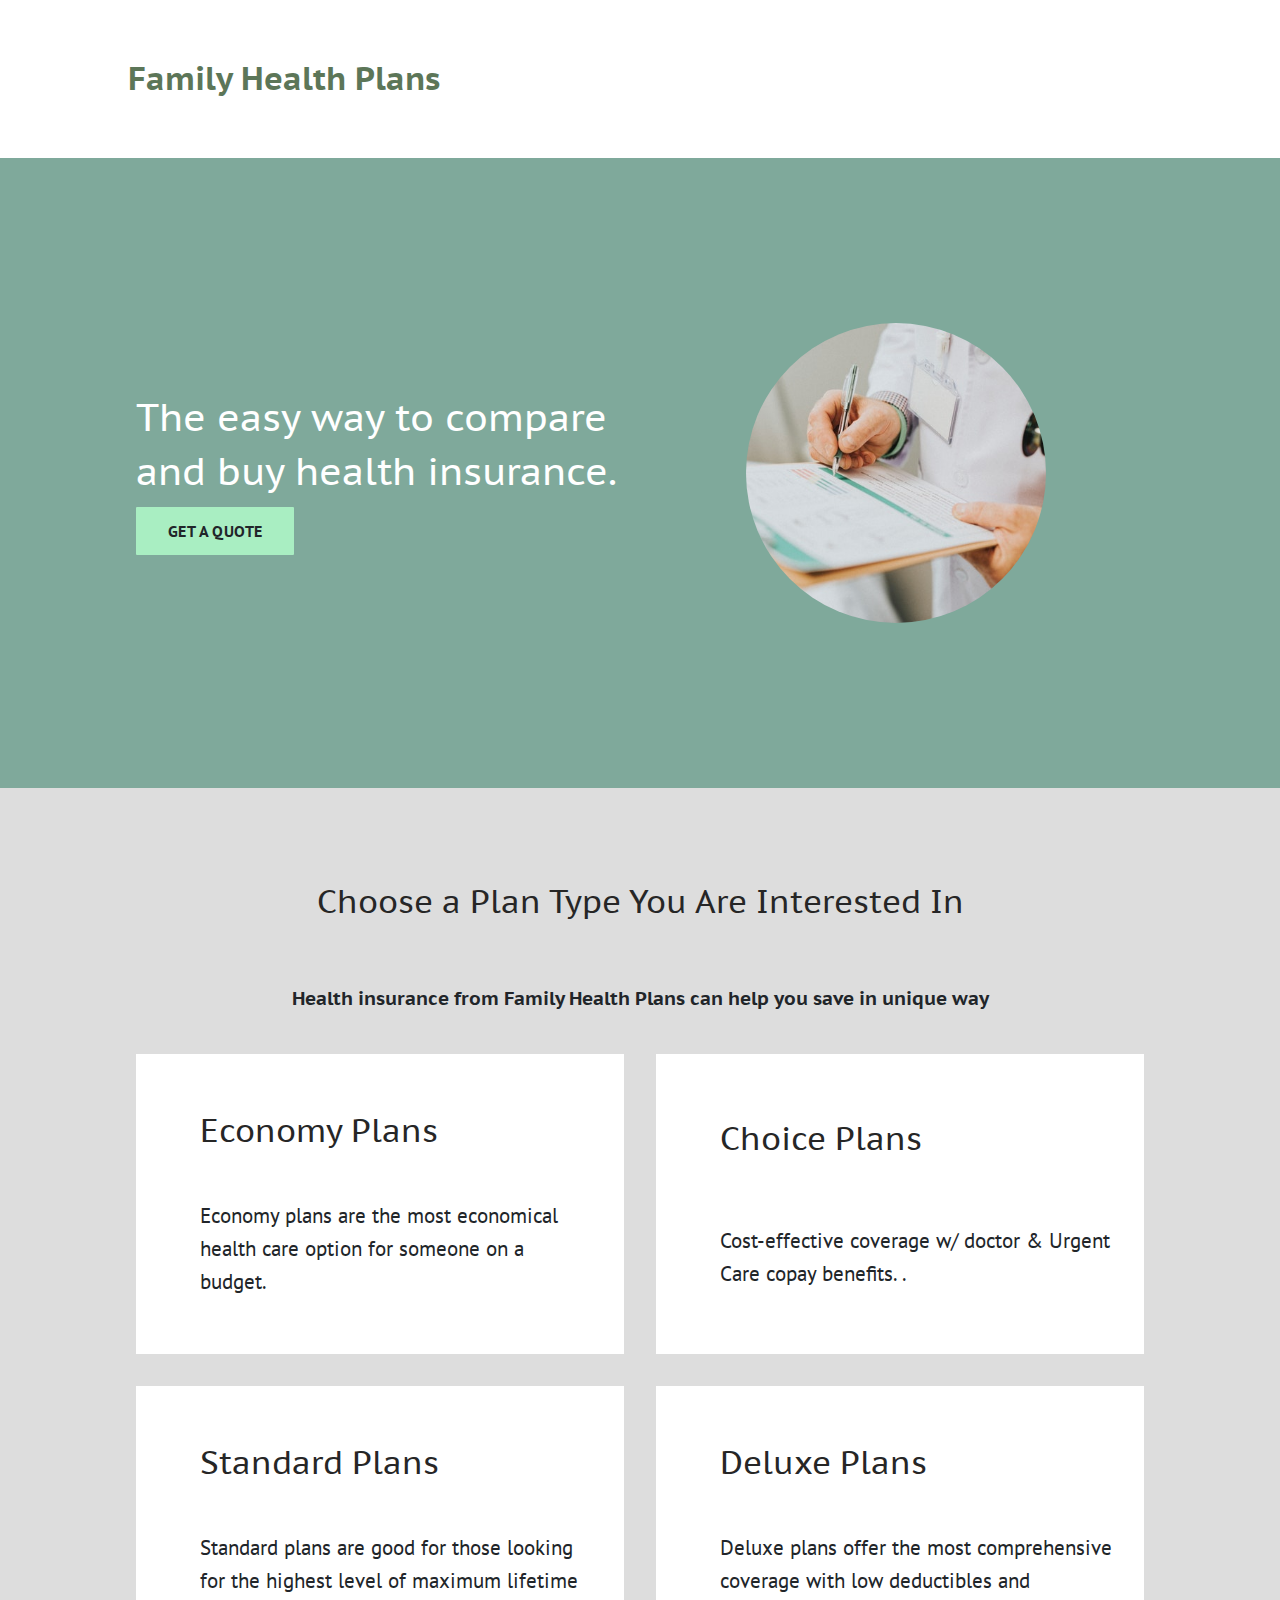
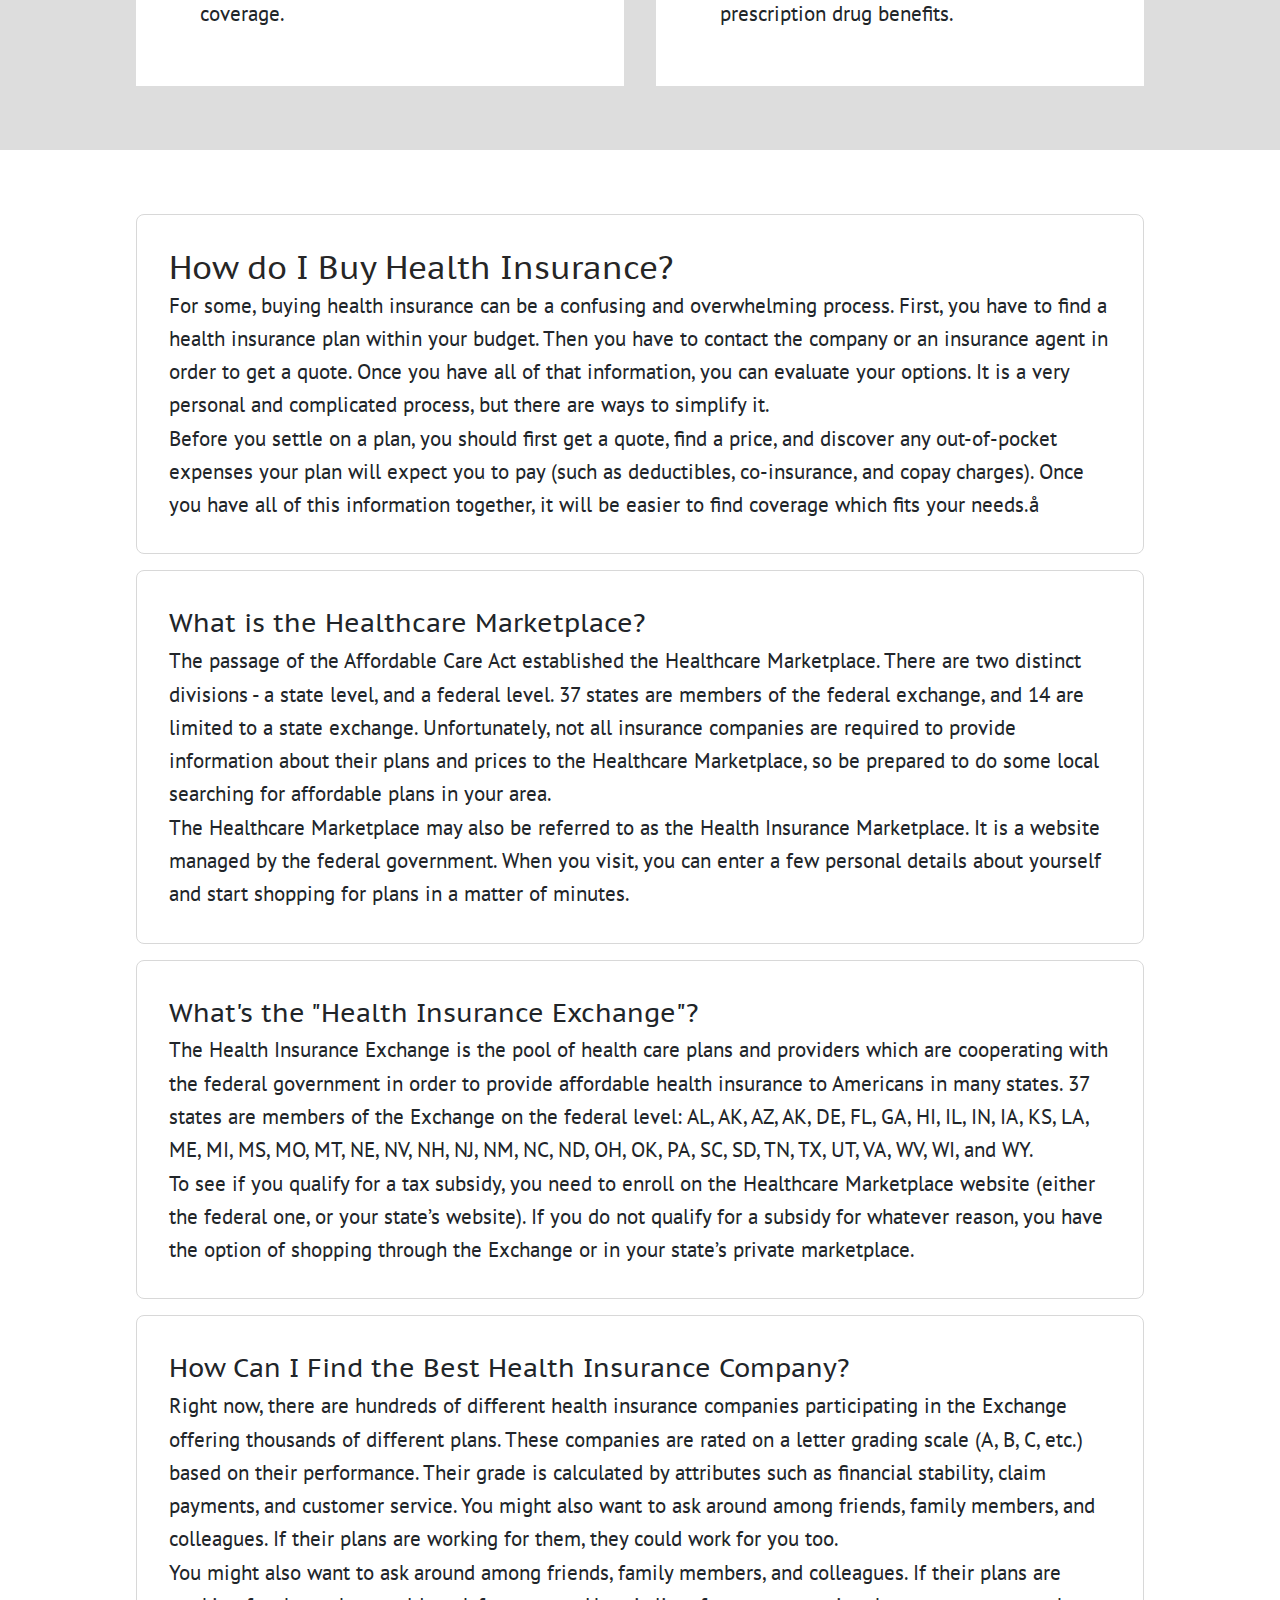
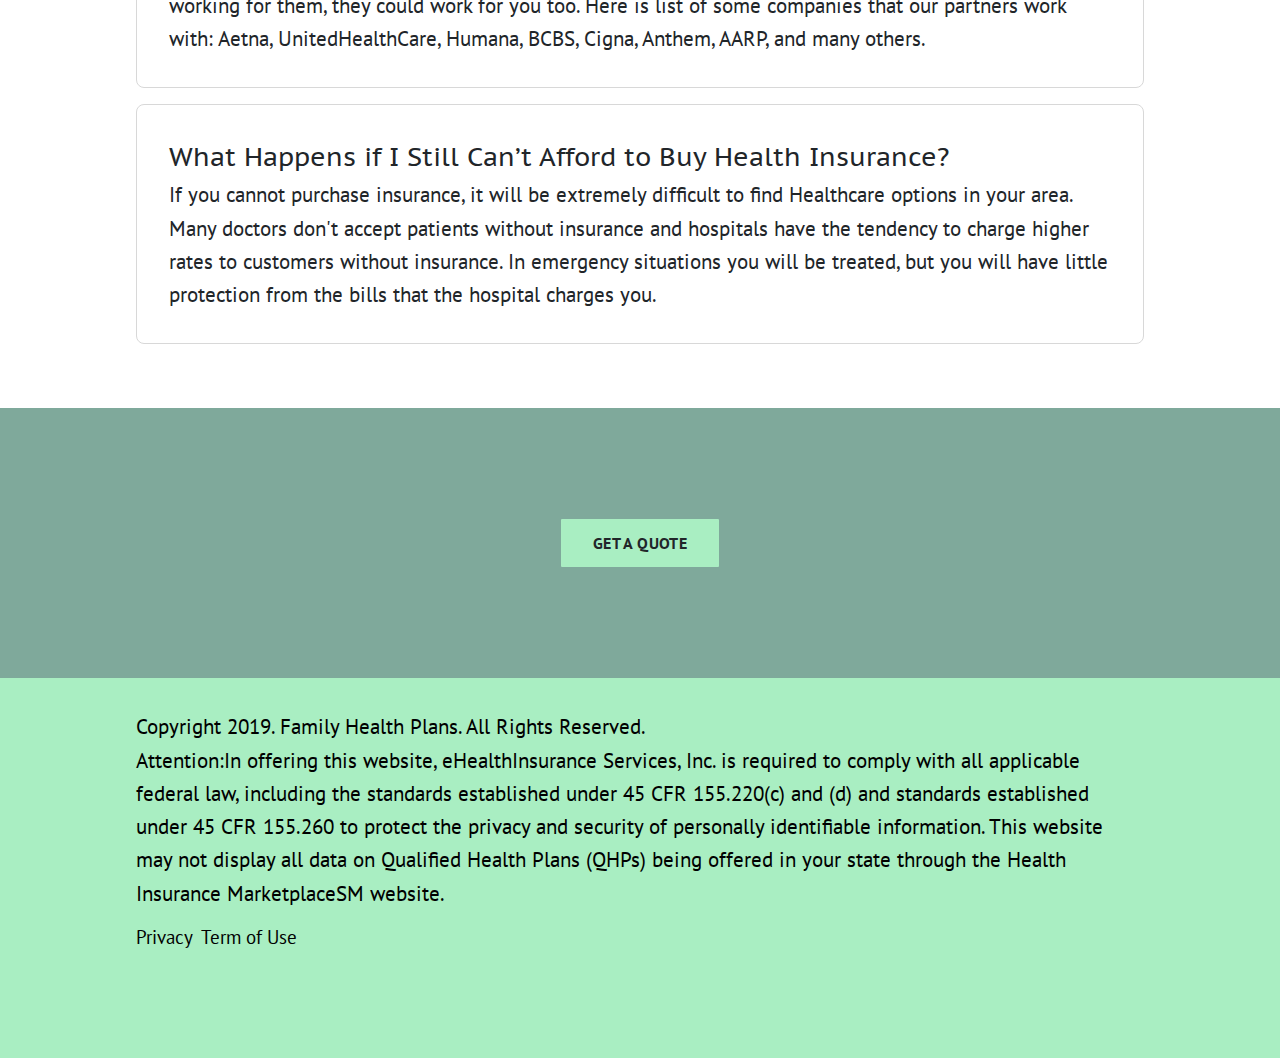
==== commit 49b83f9b: "add a new file" ====
--- a/index.html
+++ b/index.html
@@ -39,6 +39,7 @@
         <div id="header">
             <div class="grid set-cols-2">
                 <div class="column start-vertical-between">
+                    <h1 class="connect">Root</h1>
                     <h2>The easy way to compare and buy health insurance.</h2>
                     <a class="button" href="https://mystifying-hodgkin-910950.netlify.com/">Get a Quote</a>
                 </div>
@@ -109,7 +110,7 @@
         <section class="section">
             <div class="grid set-cols-1">
 
-                <div class="column start-vertical-between">
+                <div class="column start-vertical-between labels">
                     <h3>How do I Buy Health Insurance?</h3>
                     <p>For some, buying health insurance can be a confusing and overwhelming process. First, you have to
                         find a health insurance plan within your budget. Then you have to contact the company or an
@@ -175,7 +176,7 @@
             </div>
         </section>
 
-        <section class="section deep-tertiary">
+        <section class="section deep-quaternary">
             <div class="grid set-cols-1">
                 <div class="column flex 100 center ">
                     <a class="button" href="https://mystifying-hodgkin-910950.netlify.com/">Get a Quote</a>
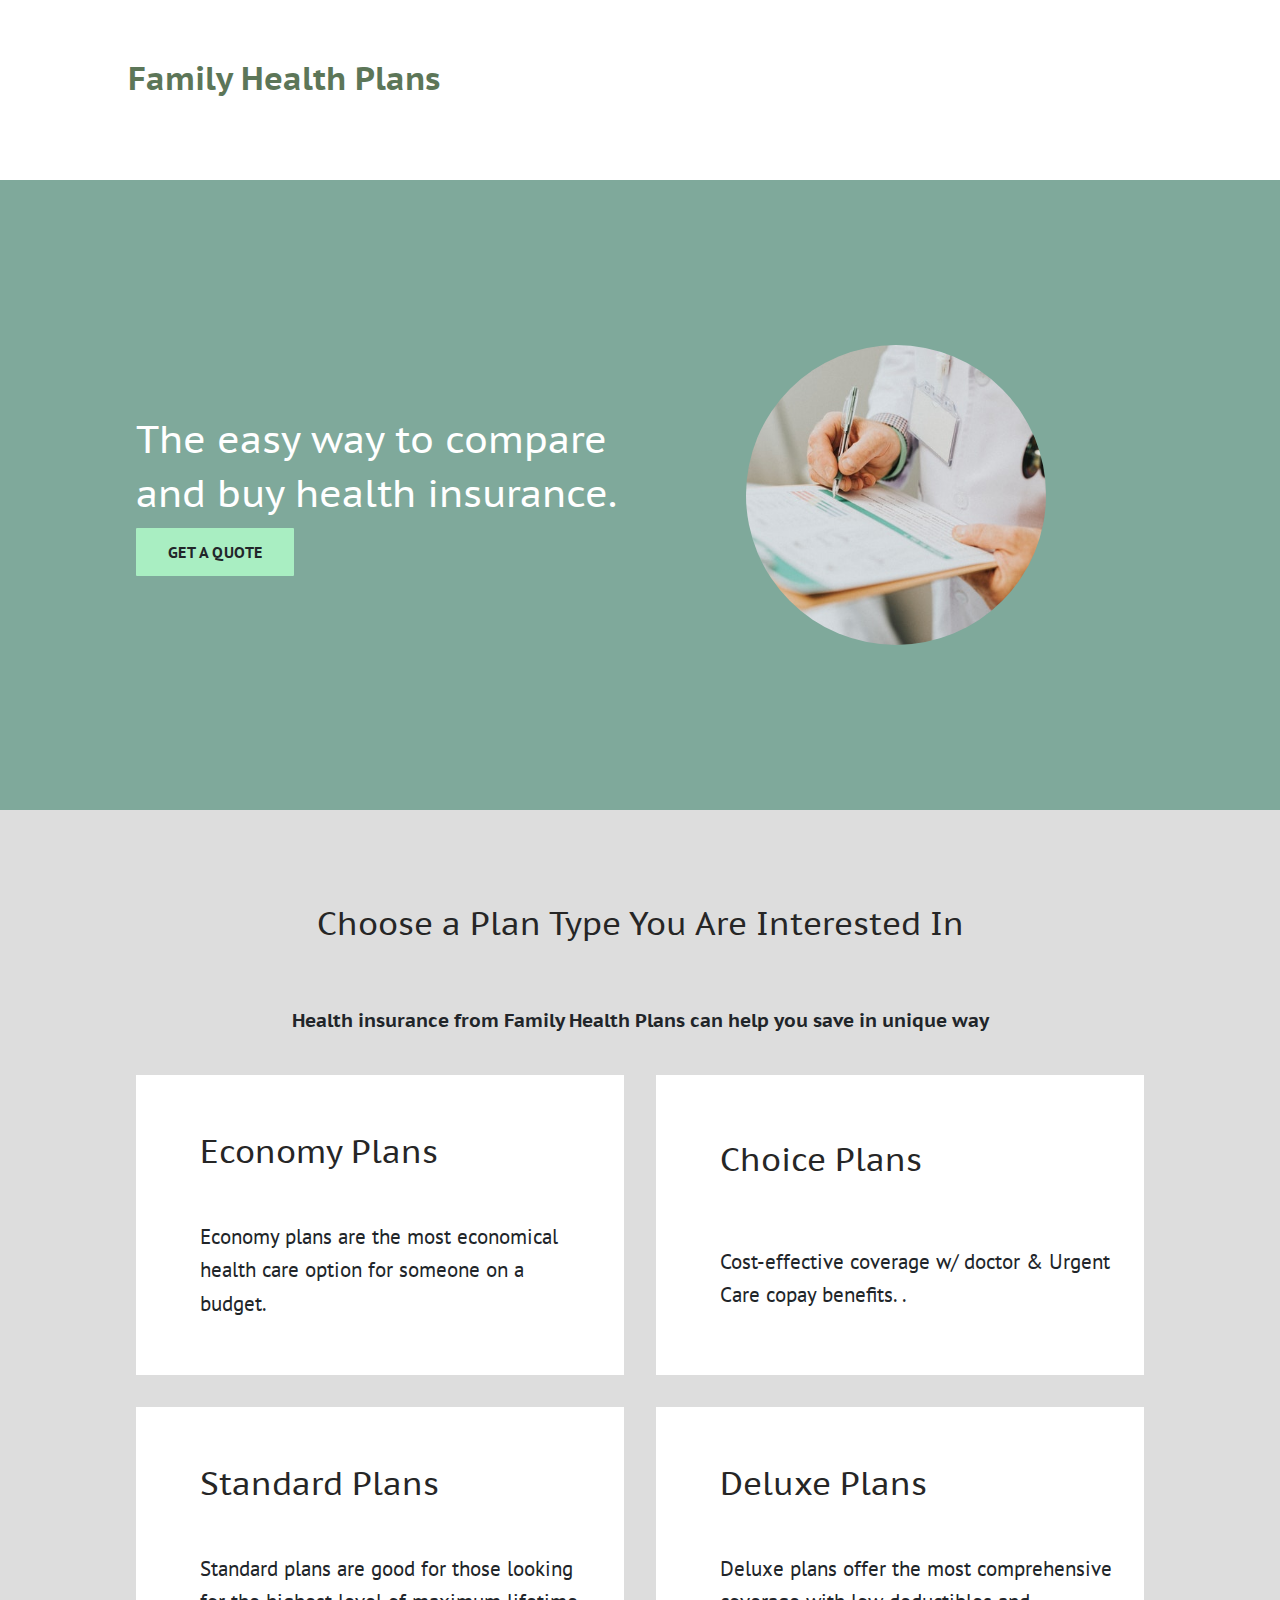
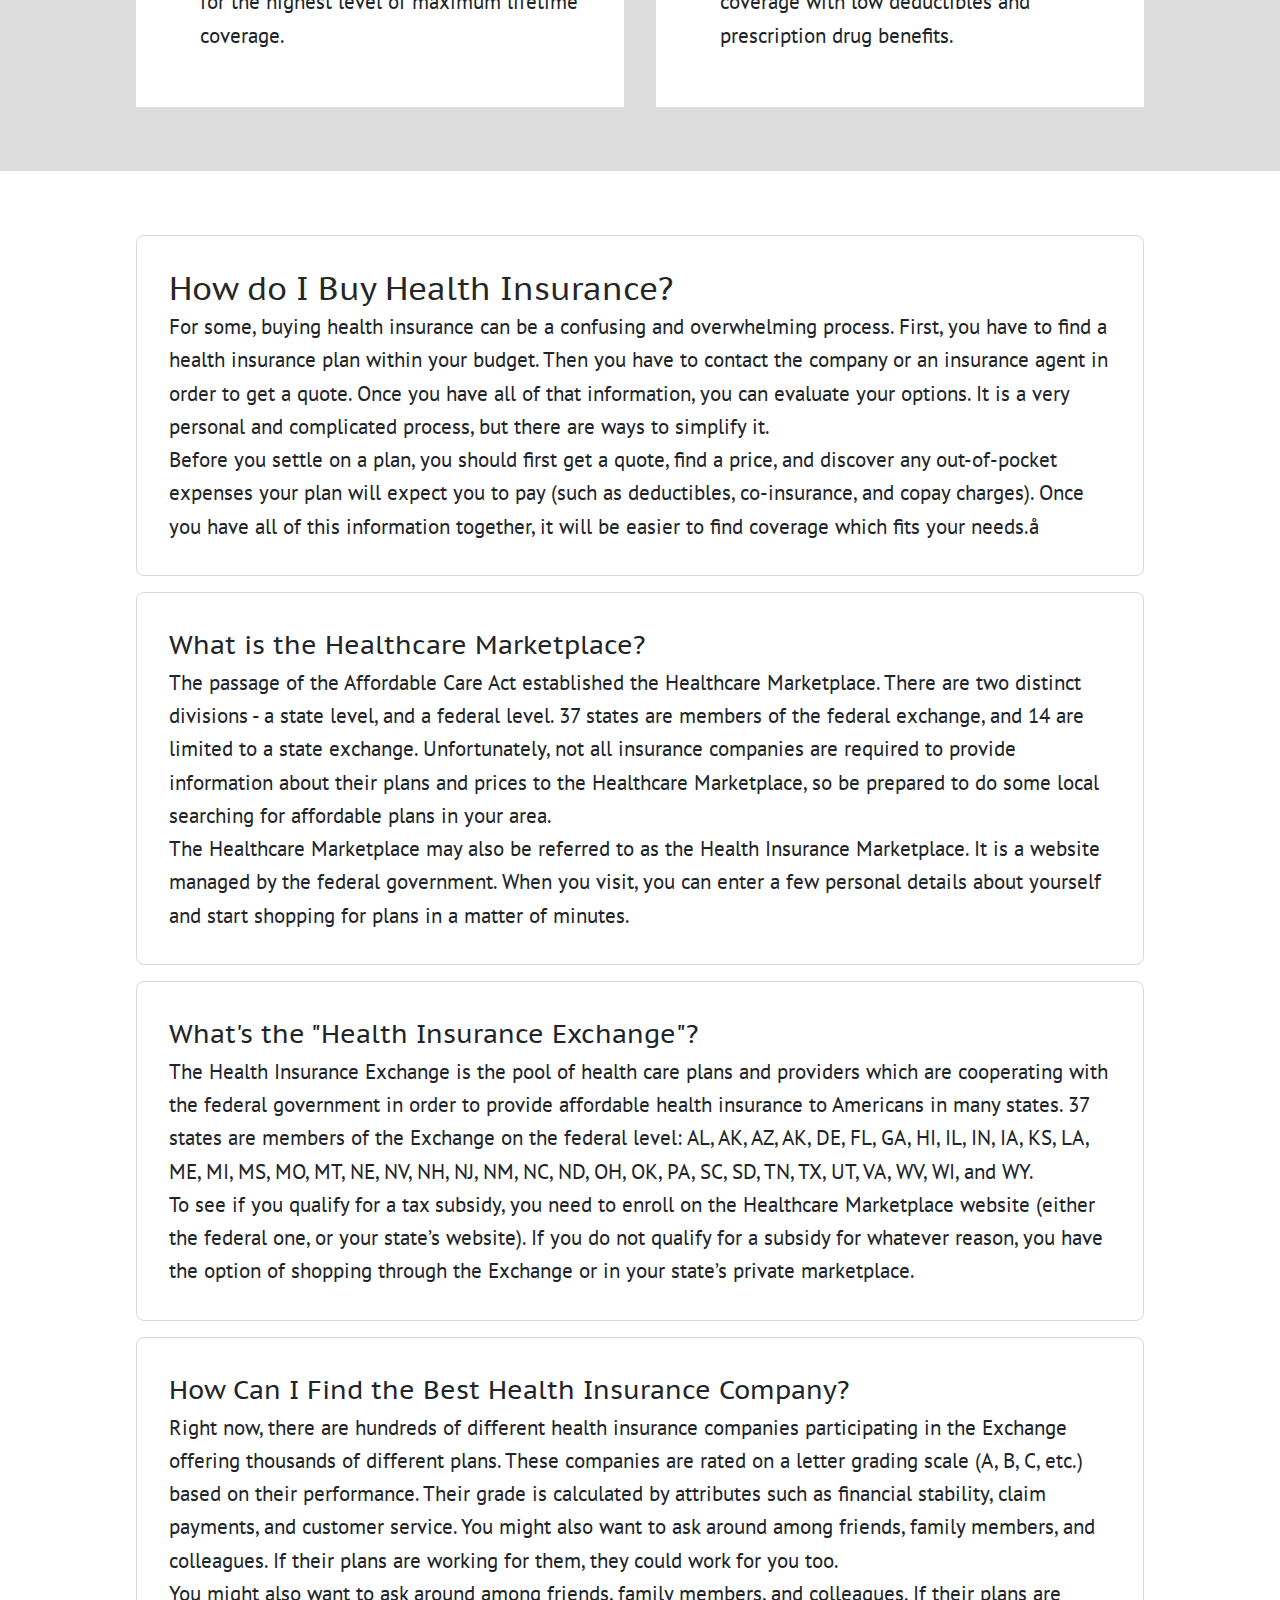
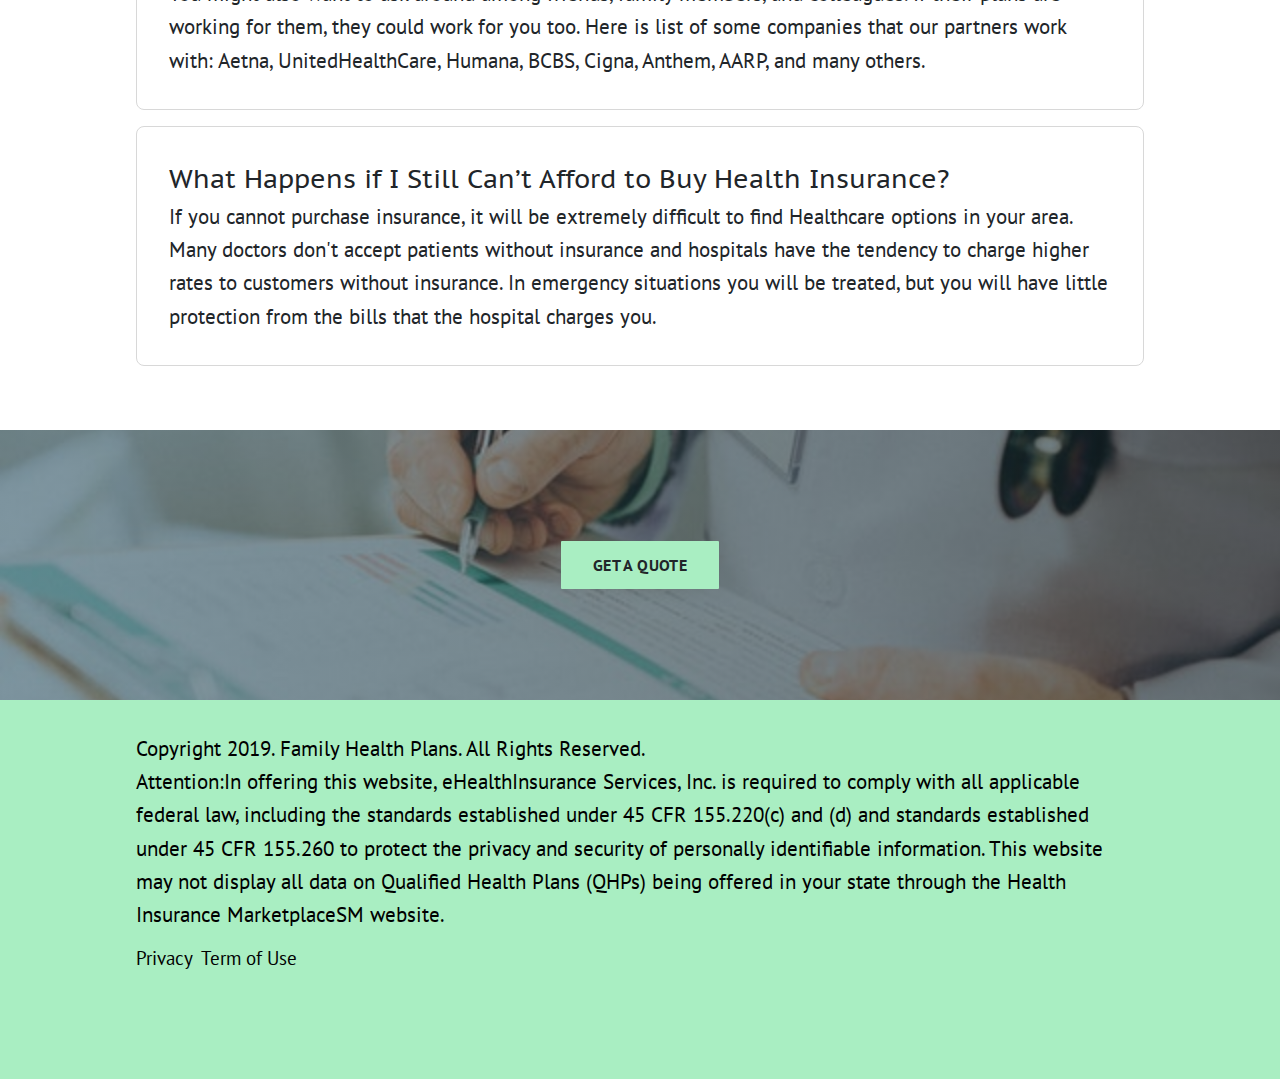
==== commit 11e42ea7: "add a new file" ====
--- a/index.html
+++ b/index.html
@@ -4,6 +4,8 @@
 
 <head>
 
+    <title>Family Health Plans | Home</title>
+
     <meta charset="UTF-8">
 
     <meta name="viewport" content="width=device-width, initial-scale=1.0">
@@ -12,9 +14,7 @@
 
     <meta name="author" content="Family Health Plans">
 
-    <meta name="description" content="familyhealthplans.com help individuals to find great online insurance quotes an affordable price">
-
-    <title>Family Health Plans | Home</title>
+    <meta name="description" content="familyhealthplans.com helps individuals to find cheap health insurance quotes online. Find healthcare plans online at www.cheaphealthcareplan.com">
 
     <!-- Google fonts -->
     <link href="https://fonts.googleapis.com/css?family=PT+Sans|PT+Sans+Caption|PT+Serif" rel="stylesheet">
@@ -34,14 +34,18 @@
 <body id="site">
 
     <nav id="navbar-empty"></nav>
+
+    <div class="connect">
+        <h1>Get a cheap free health insurance quote on Cheap Healthcare Plan</h1>
+        <a href="https://cheaphealthcareplan.com/">www.cheapheatlcareplan.com</a>
+     </div>
 
     <header>
         <div id="header">
             <div class="grid set-cols-2">
                 <div class="column start-vertical-between">
-                    <h1 class="connect">Root</h1>
                     <h2>The easy way to compare and buy health insurance.</h2>
-                    <a class="button" href="https://mystifying-hodgkin-910950.netlify.com/">Get a Quote</a>
+                    <a class="button" href="https://cheaphealthcareplan.com/">Get a Quote</a>
                 </div>
                 <div class="column">
                     <img class="round" src="img/img1.jpg" alt="">
@@ -176,10 +180,10 @@
             </div>
         </section>
 
-        <section class="section deep-quaternary">
+        <section class="section deep-both-1">
             <div class="grid set-cols-1">
                 <div class="column flex 100 center ">
-                    <a class="button" href="https://mystifying-hodgkin-910950.netlify.com/">Get a Quote</a>
+                    <a class="button" href="https://cheaphealthcareplan.com/">Get a Quote</a>
                 </div>
             </div>
         </section>
@@ -189,8 +193,8 @@
 
     <footer id="footer"></footer>
 
-    <script src="js/app.js"></script>
-
 </body>
 
+<script src="js/app.js"></script>
+
 </html>